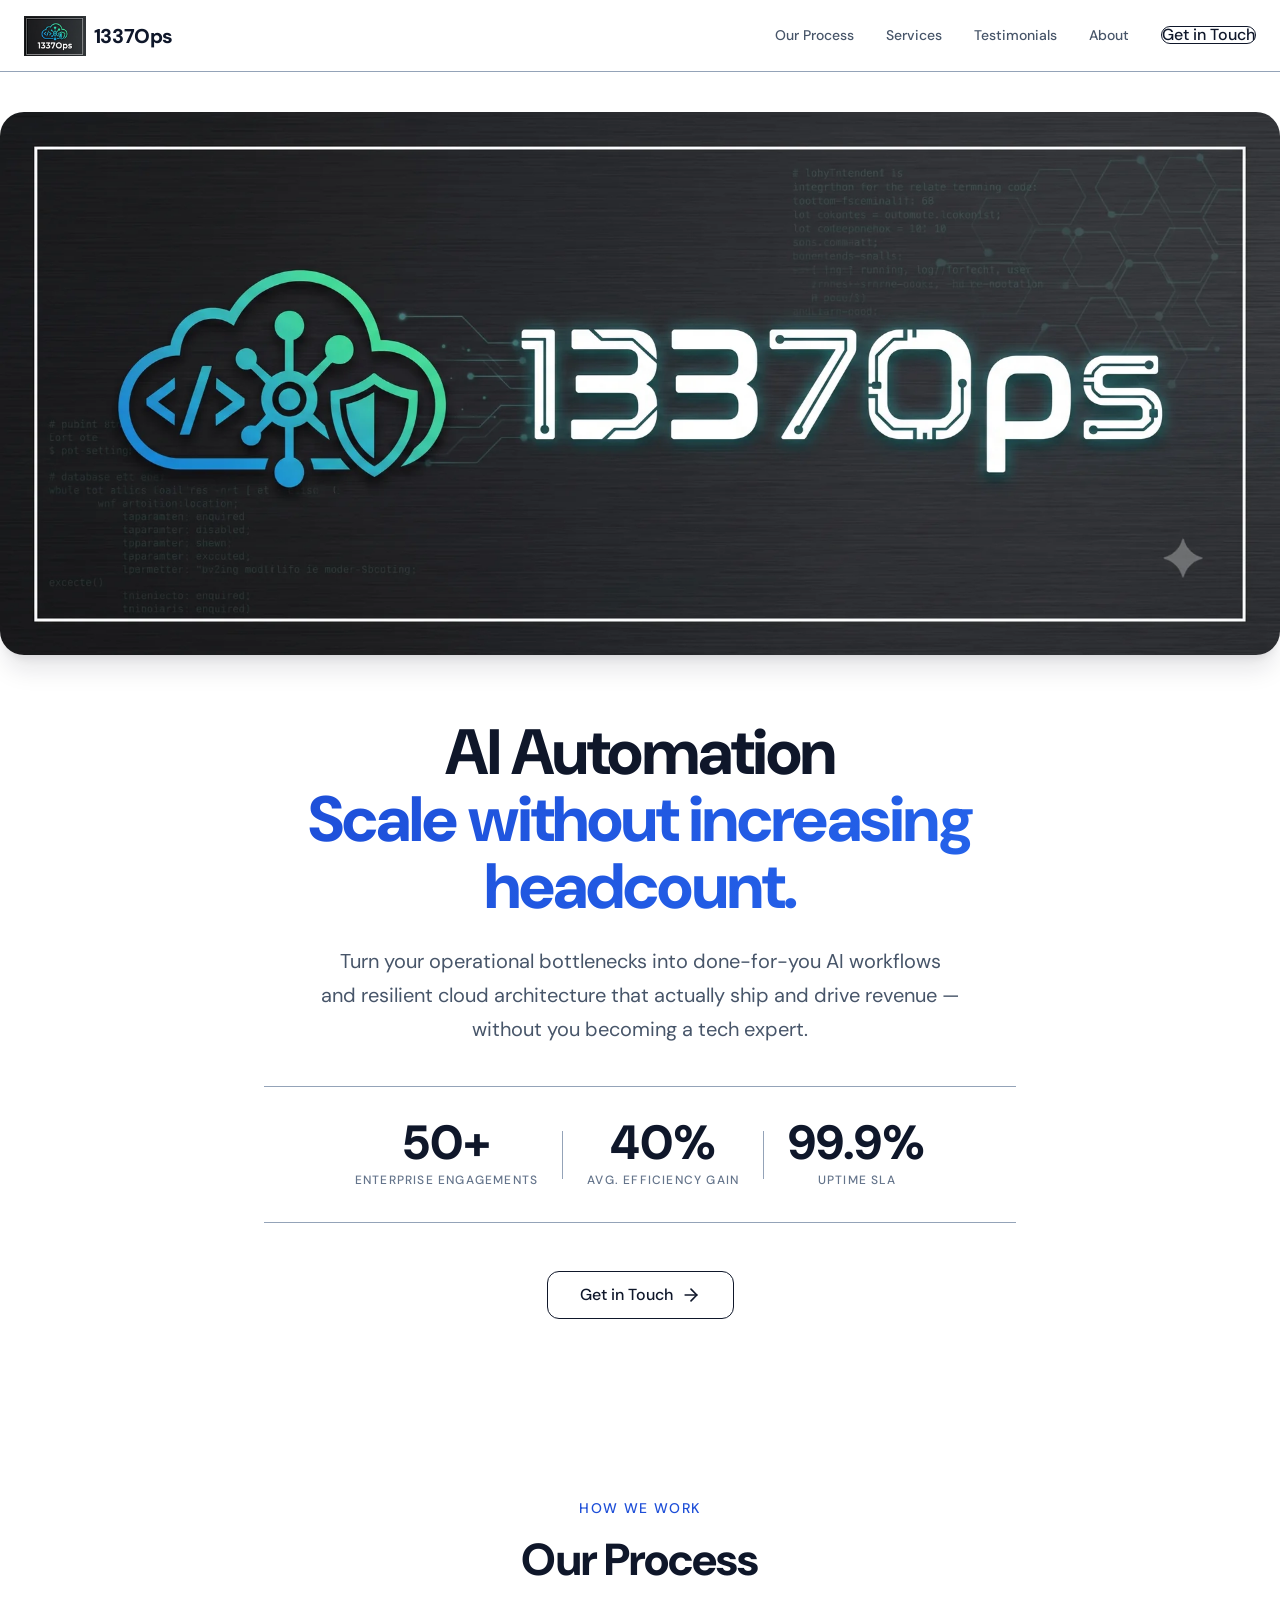
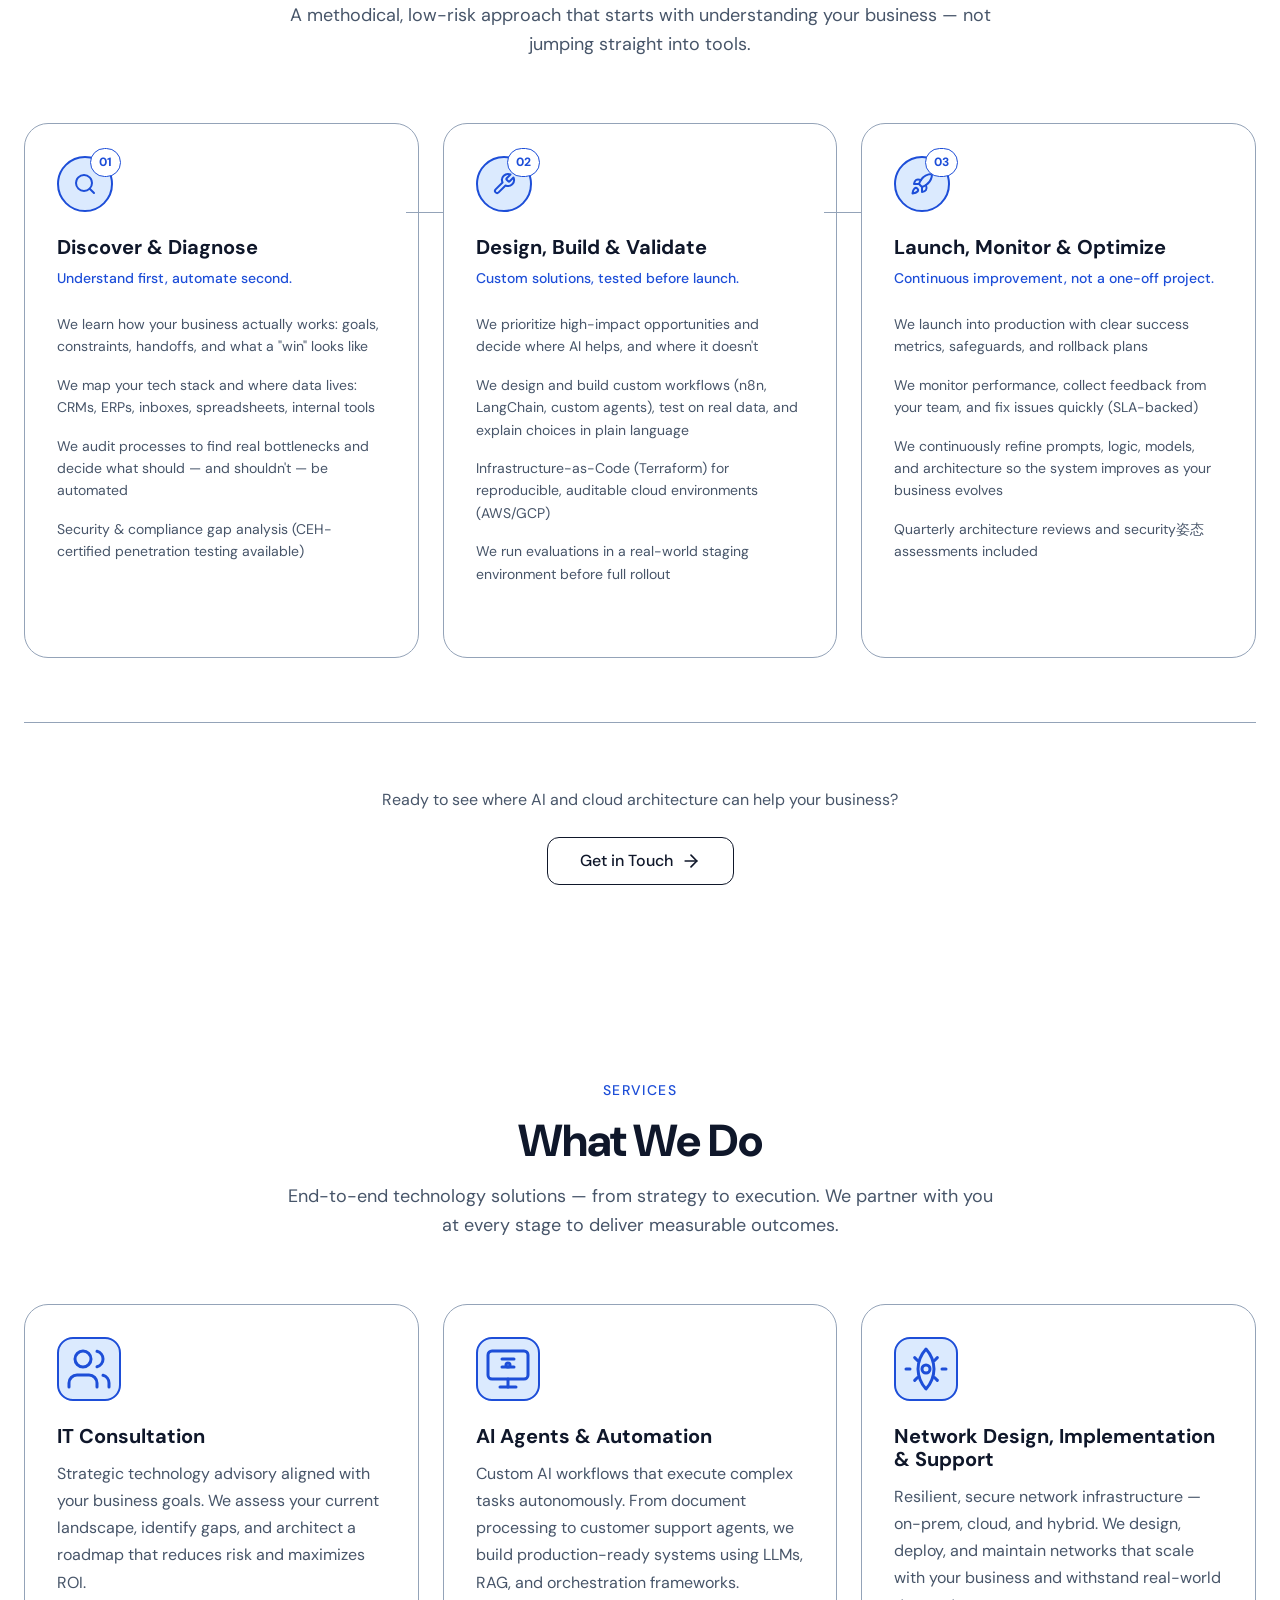
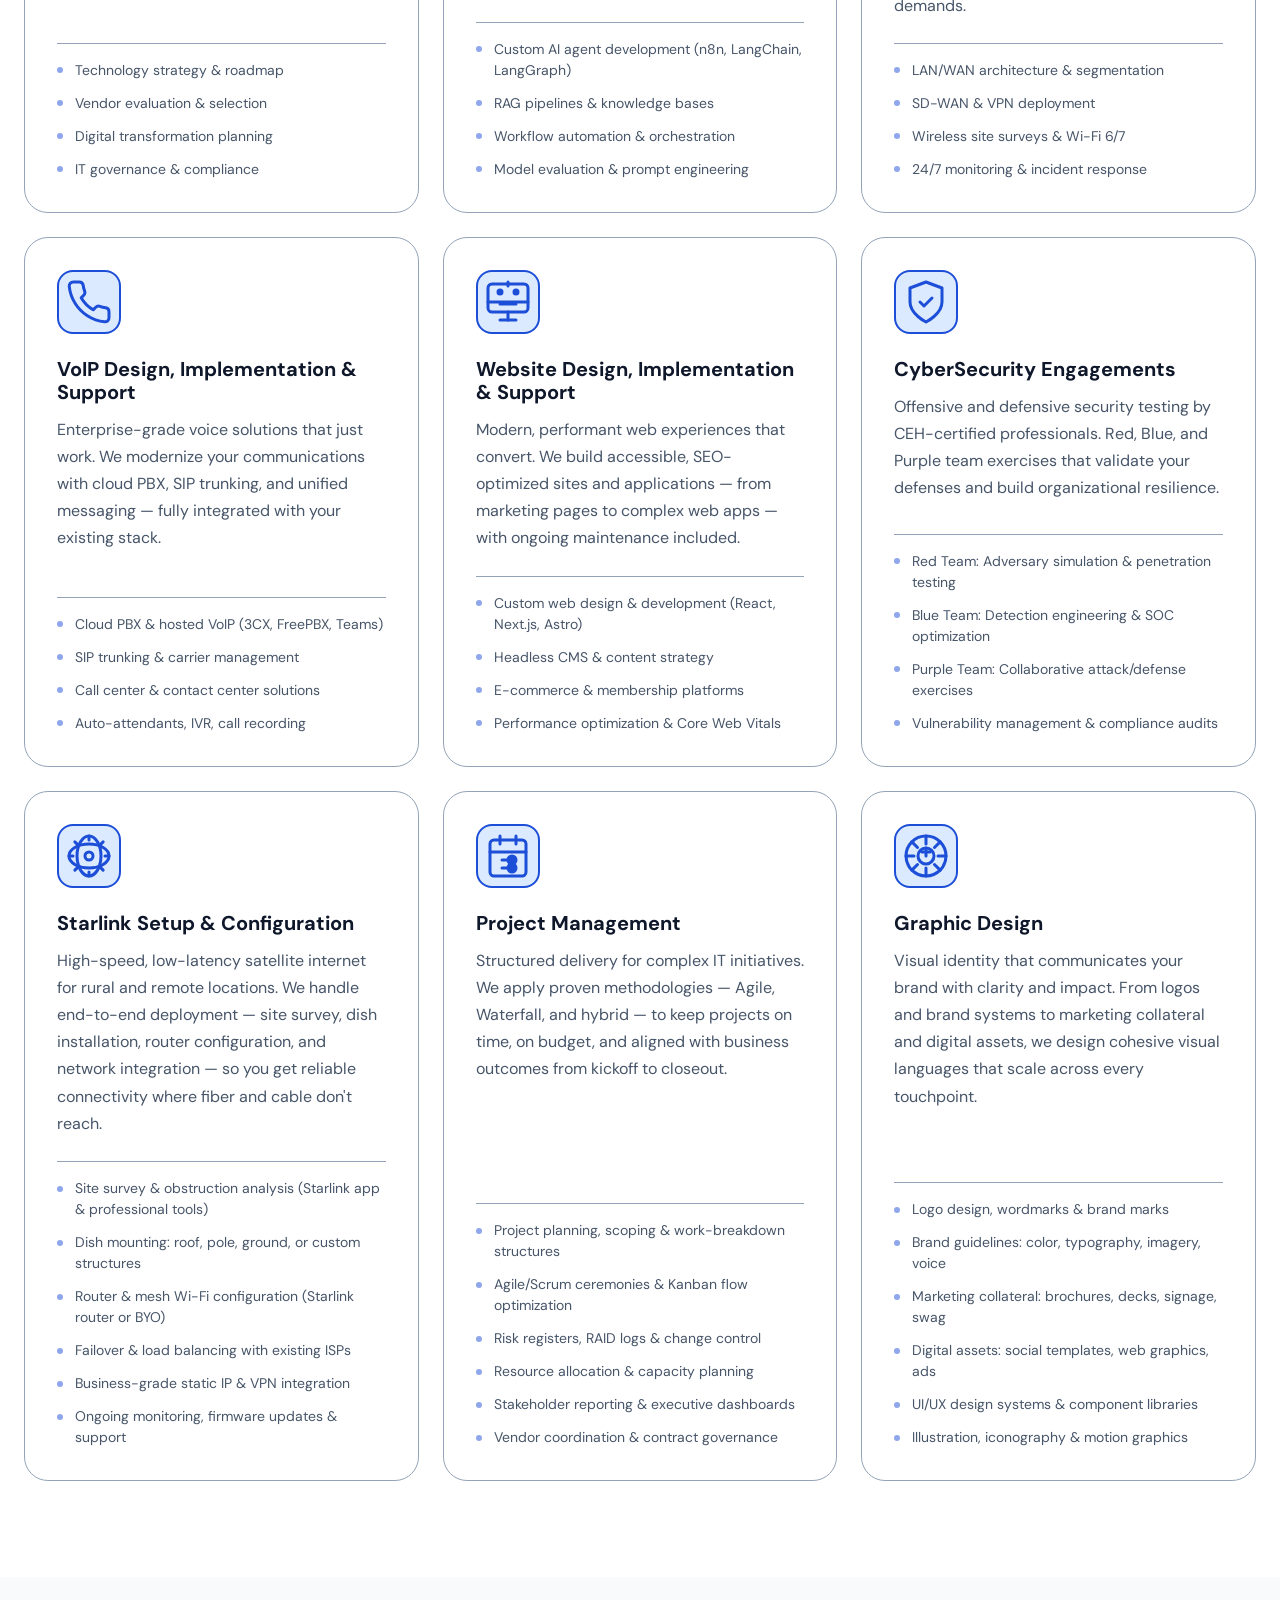
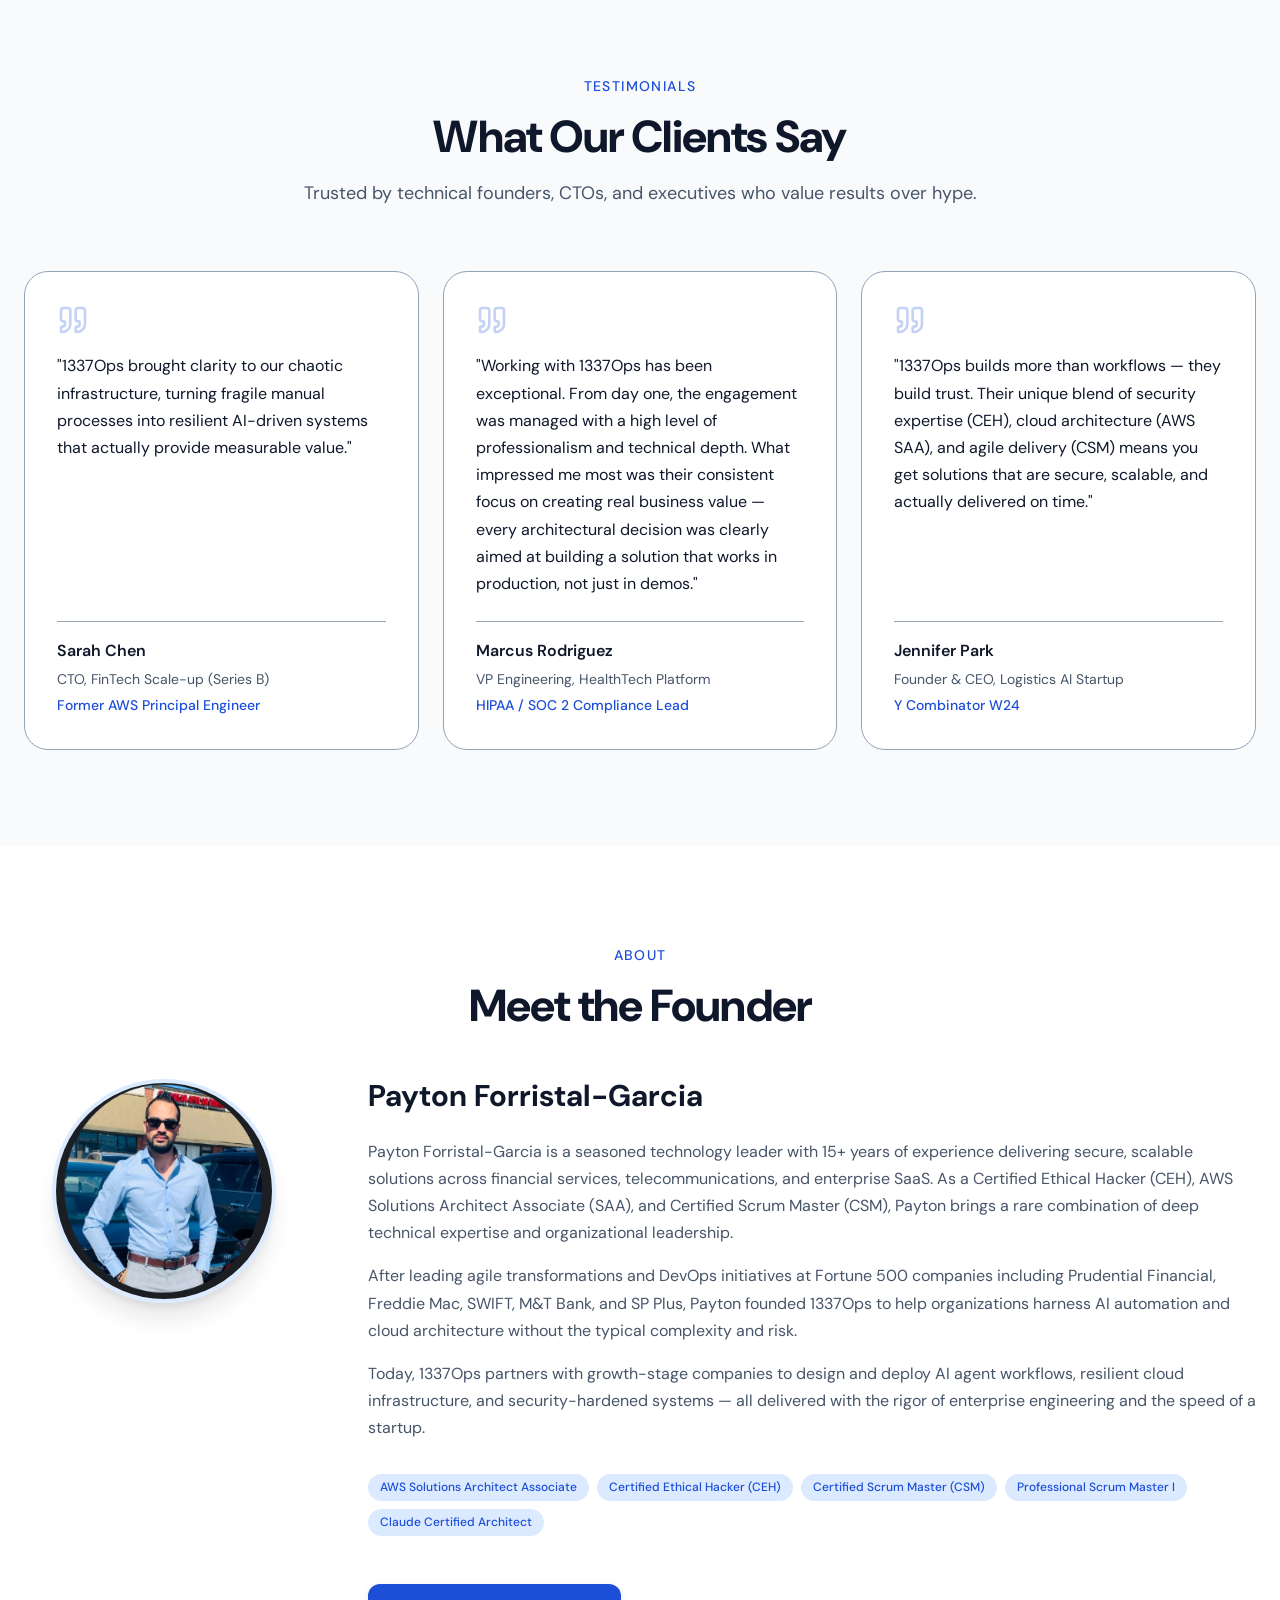
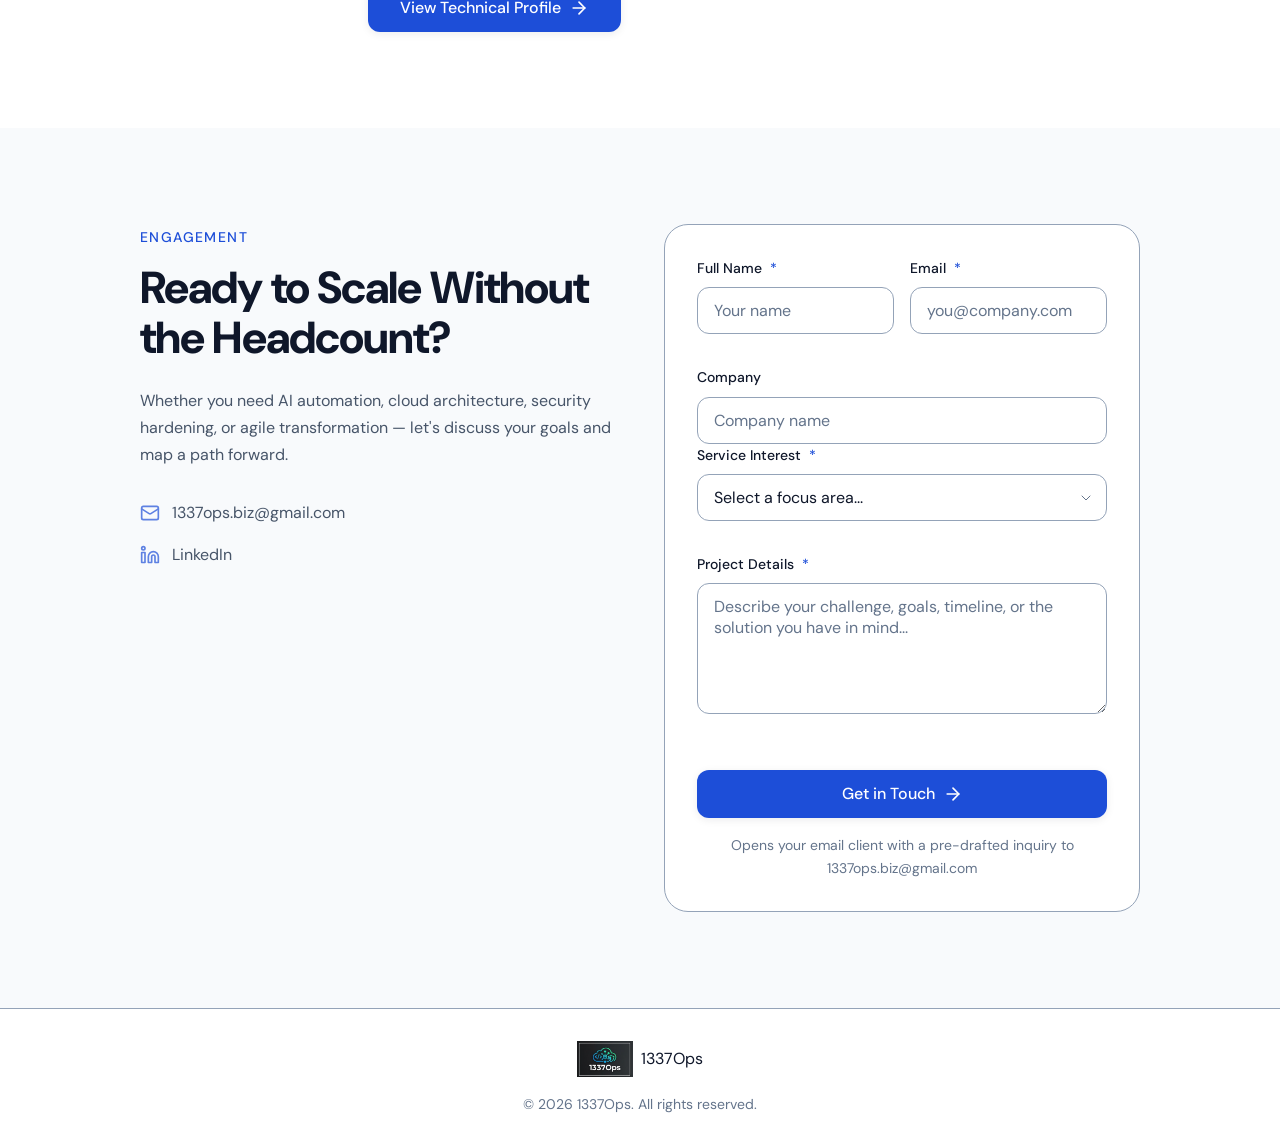
==== index.html @ c7c21d6b "Add files via upload" ====
<!DOCTYPE html>
<html lang="en">
<head>
    <meta charset="UTF-8">
    <meta name="viewport" content="width=device-width, initial-scale=1.0">
    <title>1337Ops - AI Automation & Cloud Architecture to Scale Without Limits</title>
    <meta name="description" content="1337Ops delivers enterprise-grade AI automation, cloud architecture, and security solutions. Scale your operations without increasing headcount. AWS SAA • CEH • CSM certified.">
    <meta name="robots" content="index, follow">
    <meta property="og:type" content="website">
    <meta property="og:title" content="1337Ops - AI Automation & Cloud Architecture to Scale Without Limits">
    <meta property="og:description" content="Enterprise AI automation, cloud architecture, and security solutions. Scale without increasing headcount.">
    <meta property="og:image" content="og-image.png">
    <meta name="twitter:card" content="summary_large_image">
    <meta name="twitter:title" content="1337Ops - AI Automation & Cloud Architecture to Scale Without Limits">
    <meta name="twitter:description" content="Enterprise AI automation, cloud architecture, and security solutions. Scale without increasing headcount.">
    <link rel="icon" type="image/svg+xml" href="favicon.svg">
    <link rel="icon" type="image/x-icon" href="favicon.ico">
    <link rel="apple-touch-icon" href="logo-medium.png">
    <link rel="preconnect" href="https://fonts.googleapis.com">
    <link rel="preconnect" href="https://fonts.gstatic.com" crossorigin>
    <link href="https://fonts.googleapis.com/css2?family=DM+Sans:wght@400;500;600;700;800&display=swap" rel="stylesheet">
    <link rel="stylesheet" href="style.css">
</head>
<body>
    <a href="#main-content" class="skip-link">Skip to main content</a>
    <div id="root">
        <header class="site-header" role="banner">
            <div class="container header-inner">
                <a href="#home" class="logo" aria-label="1337Ops - Home">
                    <img src="logo-header.png" alt="" class="logo-mark" aria-hidden="true">
                    <span class="logo-text">1337Ops</span>
                </a>
                <nav class="header-nav" aria-label="Main navigation">
                    <a href="#process" class="nav-link">Our Process</a>
                    <a href="#services" class="nav-link">Services</a>
                    <a href="#testimonials" class="nav-link">Testimonials</a>
                    <a href="#about" class="nav-link">About</a>
                    <a href="#contact" class="btn btn-outline header-cta">Get in Touch</a>
                </nav>
                <button class="mobile-menu-btn" aria-label="Open menu" aria-expanded="false" aria-controls="mobile-menu" data-menu-toggle>
                    <svg width="24" height="24" viewBox="0 0 24 24" fill="none" stroke="currentColor" stroke-width="2" stroke-linecap="round" stroke-linejoin="round">
                        <path d="M4 5h16"></path>
                        <path d="M4 12h16"></path>
                        <path d="M4 19h16"></path>
                    </svg>
                </button>
            </div>
        </header>

        <div class="mobile-menu" id="mobile-menu" role="dialog" aria-modal="true" aria-labelledby="mobile-menu-title" hidden>
            <div class="mobile-menu-header">
                <h2 id="mobile-menu-title" class="sr-only">Mobile menu</h2>
                <button class="mobile-menu-close" aria-label="Close menu" data-menu-close>
                    <svg width="24" height="24" viewBox="0 0 24 24" fill="none" stroke="currentColor" stroke-width="2" stroke-linecap="round" stroke-linejoin="round">
                        <path d="M18 6 6 18"></path>
                        <path d="m6 6 12 12"></path>
                    </svg>
                </button>
            </div>
            <nav>
                <a href="#home">Home</a>
                <a href="#process">Our Process</a>
                <a href="#services">Services</a>
                <a href="#testimonials">Testimonials</a>
                <a href="#about">About</a>
                <a href="#contact" class="btn btn-primary">Get in Touch</a>
            </nav>
        </div>

        <main id="main-content">
            <!-- HERO SECTION -->
            <section id="home" class="hero" aria-labelledby="hero-title">
                <div class="hero-visual" aria-hidden="true">
                    <picture>
                        <source srcset="1337Ops-banner.webp" type="image/webp">
                        <img src="1337Ops-banner-optimized.png" alt="1337Ops banner showing cloud computing, code brackets, network node, and security shield icons with 1337Ops branding in cyan-to-lime gradient on dark background" class="hero-banner">
                    </picture>
                </div>
                <div class="container hero-content">
                    <h1 id="hero-title" class="hero-title">
                        <span class="hero-title-line">AI Automation</span>
                        <span class="hero-title-line gradient-text">Scale without increasing headcount.</span>
                    </h1>
                    <p class="hero-subtitle">Turn your operational bottlenecks into done-for-you AI workflows and resilient cloud architecture that actually ship and drive revenue — without you becoming a tech expert.</p>
                    <div class="hero-stats">
                        <div class="stat">
                            <div class="stat-value">50+</div>
                            <div class="stat-label">Enterprise Engagements</div>
                        </div>
                        <div class="stat-divider" aria-hidden="true"></div>
                        <div class="stat">
                            <div class="stat-value">40%</div>
                            <div class="stat-label">Avg. Efficiency Gain</div>
                        </div>
                        <div class="stat-divider" aria-hidden="true"></div>
                        <div class="stat">
                            <div class="stat-value">99.9%</div>
                            <div class="stat-label">Uptime SLA</div>
                        </div>
                    </div>
                    <div class="hero-cta-group">
                        <a href="#contact" class="btn btn-outline btn-lg">
                            Get in Touch
                            <svg width="20" height="20" viewBox="0 0 24 24" fill="none" stroke="currentColor" stroke-width="2" stroke-linecap="round" stroke-linejoin="round" aria-hidden="true">
                                <path d="M5 12h14"></path>
                                <path d="m12 5 7 7-7 7"></path>
                            </svg>
                        </a>
                    </div>
                </div>
            </section>

            <!-- PROCESS SECTION -->
            <section id="process" class="process" aria-labelledby="process-title">
                <div class="container">
                    <div class="section-header">
                        <span class="section-badge">How We Work</span>
                        <h2 id="process-title" class="section-title">Our Process</h2>
                        <p class="section-subtitle">A methodical, low-risk approach that starts with understanding your business — not jumping straight into tools.</p>
                    </div>
                    <div class="process-grid">
                        <article class="process-card" data-step="1">
                            <div class="process-card-connector" aria-hidden="true"></div>
                            <div class="process-icon-wrapper">
                                <div class="process-icon">
                                    <svg width="24" height="24" viewBox="0 0 24 24" fill="none" stroke="currentColor" stroke-width="2" stroke-linecap="round" stroke-linejoin="round" aria-hidden="true">
                                        <circle cx="11" cy="11" r="8"></circle>
                                        <path d="m21 21-4.3-4.3"></path>
                                    </svg>
                                </div>
                                <span class="step-badge">01</span>
                            </div>
                            <h3 class="process-title">Discover & Diagnose</h3>
                            <p class="process-tagline">Understand first, automate second.</p>
                            <ul class="process-list">
                                <li>We learn how your business actually works: goals, constraints, handoffs, and what a "win" looks like</li>
                                <li>We map your tech stack and where data lives: CRMs, ERPs, inboxes, spreadsheets, internal tools</li>
                                <li>We audit processes to find real bottlenecks and decide what should — and shouldn't — be automated</li>
                                <li>Security & compliance gap analysis (CEH-certified penetration testing available)</li>
                            </ul>
                        </article>
                        <article class="process-card" data-step="2">
                            <div class="process-card-connector" aria-hidden="true"></div>
                            <div class="process-icon-wrapper">
                                <div class="process-icon">
                                    <svg width="24" height="24" viewBox="0 0 24 24" fill="none" stroke="currentColor" stroke-width="2" stroke-linecap="round" stroke-linejoin="round" aria-hidden="true">
                                        <path d="M14.7 6.3a1 1 0 0 0 0 1.4l1.6 1.6a1 1 0 0 0 1.4 0l3.77-3.77a6 6 0 0 1-7.94 7.94l-6.91 6.91a2.12 2.12 0 0 1-3-3l6.91-6.91a6 6 0 0 1 7.94-7.94l-3.76 3.76z"></path>
                                    </svg>
                                </div>
                                <span class="step-badge">02</span>
                            </div>
                            <h3 class="process-title">Design, Build & Validate</h3>
                            <p class="process-tagline">Custom solutions, tested before launch.</p>
                            <ul class="process-list">
                                <li>We prioritize high-impact opportunities and decide where AI helps, and where it doesn't</li>
                                <li>We design and build custom workflows (n8n, LangChain, custom agents), test on real data, and explain choices in plain language</li>
                                <li>Infrastructure-as-Code (Terraform) for reproducible, auditable cloud environments (AWS/GCP)</li>
                                <li>We run evaluations in a real-world staging environment before full rollout</li>
                            </ul>
                        </article>
                        <article class="process-card" data-step="3">
                            <div class="process-icon-wrapper">
                                <div class="process-icon">
                                    <svg width="24" height="24" viewBox="0 0 24 24" fill="none" stroke="currentColor" stroke-width="2" stroke-linecap="round" stroke-linejoin="round" aria-hidden="true">
                                        <path d="M4.5 16.5c-1.5 1.26-2 5-2 5s3.74-.5 5-2c.71-.84.7-2.13-.09-2.91a2.18 2.18 0 0 0-2.91-.09z"></path>
                                        <path d="m12 15-3-3a22 22 0 0 1 2-3.95A12.88 12.88 0 0 1 22 2c0 2.72-.78 7.5-6 11a22.35 22.35 0 0 1-4 2z"></path>
                                        <path d="M9 12H4s.55-3.03 2-4c1.62-1.08 5 0 5 0"></path>
                                        <path d="M12 15v5s3.03-.55 4-2c1.08-1.62 0-5 0-5"></path>
                                    </svg>
                                </div>
                                <span class="step-badge">03</span>
                            </div>
                            <h3 class="process-title">Launch, Monitor & Optimize</h3>
                            <p class="process-tagline">Continuous improvement, not a one-off project.</p>
                            <ul class="process-list">
                                <li>We launch into production with clear success metrics, safeguards, and rollback plans</li>
                                <li>We monitor performance, collect feedback from your team, and fix issues quickly (SLA-backed)</li>
                                <li>We continuously refine prompts, logic, models, and architecture so the system improves as your business evolves</li>
                                <li>Quarterly architecture reviews and security姿态 assessments included</li>
                            </ul>
                        </article>
                    </div>
                    <div class="process-cta">
                        <p class="process-cta-text">Ready to see where AI and cloud architecture can help your business?</p>
                        <a href="#contact" class="btn btn-outline btn-lg">Get in Touch
                            <svg width="20" height="20" viewBox="0 0 24 24" fill="none" stroke="currentColor" stroke-width="2" stroke-linecap="round" stroke-linejoin="round" aria-hidden="true">
                                <path d="M5 12h14"></path>
                                <path d="m12 5 7 7-7 7"></path>
                            </svg>
                        </a>
                    </div>
                </div>
            </section>

            <!-- SERVICES SECTION -->
            <section id="services" class="services" aria-labelledby="services-title">
                <div class="container">
                    <div class="section-header">
                        <span class="section-badge">Services</span>
                        <h2 id="services-title" class="section-title">What We Do</h2>
                        <p class="section-subtitle">End-to-end technology solutions — from strategy to execution. We partner with you at every stage to deliver measurable outcomes.</p>
                    </div>
                    <div class="services-grid">
                        <!-- Service 1: IT Consultation -->
                        <article class="service-card reveal">
                            <div class="service-icon-wrapper">
                                <svg class="service-icon" width="48" height="48" viewBox="0 0 24 24" fill="none" stroke="currentColor" stroke-width="1.5" stroke-linecap="round" stroke-linejoin="round" aria-hidden="true">
                                    <path d="M16 21v-2a4 4 0 0 0-4-4H6a4 4 0 0 0-4 4v2"></path>
                                    <circle cx="9" cy="7" r="4"></circle>
                                    <path d="M22 21v-2a4 4 0 0 0-3-3.87"></path>
                                    <path d="M16 3.13a4 4 0 0 1 0 7.75"></path>
                                </svg>
                            </div>
                            <h3 class="service-title">IT Consultation</h3>
                            <p class="service-description">Strategic technology advisory aligned with your business goals. We assess your current landscape, identify gaps, and architect a roadmap that reduces risk and maximizes ROI.</p>
                            <ul class="service-features">
                                <li>Technology strategy & roadmap</li>
                                <li>Vendor evaluation & selection</li>
                                <li>Digital transformation planning</li>
                                <li>IT governance & compliance</li>
                            </ul>
                        </article>

                        <!-- Service 2: AI Agents & Automation -->
                        <article class="service-card reveal">
                            <div class="service-icon-wrapper">
                                <svg class="service-icon" width="48" height="48" viewBox="0 0 24 24" fill="none" stroke="currentColor" stroke-width="1.5" stroke-linecap="round" stroke-linejoin="round" aria-hidden="true">
                                    <rect x="2" y="3" width="20" height="14" rx="2"></rect>
                                    <path d="M8 21h8"></path>
                                    <path d="M12 17v4"></path>
                                    <path d="M9 7h6"></path>
                                    <path d="M9 11h6"></path>
                                    <circle cx="12" cy="10" r="1"></circle>
                                </svg>
                            </div>
                            <h3 class="service-title">AI Agents &amp; Automation</h3>
                            <p class="service-description">Custom AI workflows that execute complex tasks autonomously. From document processing to customer support agents, we build production-ready systems using LLMs, RAG, and orchestration frameworks.</p>
                            <ul class="service-features">
                                <li>Custom AI agent development (n8n, LangChain, LangGraph)</li>
                                <li>RAG pipelines & knowledge bases</li>
                                <li>Workflow automation & orchestration</li>
                                <li>Model evaluation & prompt engineering</li>
                            </ul>
                        </article>

                        <!-- Service 3: Network Design, Implementation, Support -->
                        <article class="service-card reveal">
                            <div class="service-icon-wrapper">
                                <svg class="service-icon" width="48" height="48" viewBox="0 0 24 24" fill="none" stroke="currentColor" stroke-width="1.5" stroke-linecap="round" stroke-linejoin="round" aria-hidden="true">
                                    <circle cx="12" cy="12" r="2"></circle>
                                    <path d="M12 2a15.3 15.3 0 0 1 4 10 15.3 15.3 0 0 1-4 10 15.3 15.3 0 0 1-4-10 15.3 15.3 0 0 1 4-10z"></path>
                                    <path d="M2 12h2"></path>
                                    <path d="M20 12h2"></path>
                                    <path d="M6.34 6.34l1.41 1.41"></path>
                                    <path d="M16.26 16.26l1.41 1.41"></path>
                                    <path d="M6.34 17.66l1.41-1.41"></path>
                                    <path d="M16.26 7.74l1.41-1.41"></path>
                                </svg>
                            </div>
                            <h3 class="service-title">Network Design, Implementation &amp; Support</h3>
                            <p class="service-description">Resilient, secure network infrastructure — on-prem, cloud, and hybrid. We design, deploy, and maintain networks that scale with your business and withstand real-world demands.</p>
                            <ul class="service-features">
                                <li>LAN/WAN architecture & segmentation</li>
                                <li>SD-WAN & VPN deployment</li>
                                <li>Wireless site surveys & Wi-Fi 6/7</li>
                                <li>24/7 monitoring & incident response</li>
                            </ul>
                        </article>

                        <!-- Service 4: VoIP Design, Implementation, Support -->
                        <article class="service-card reveal">
                            <div class="service-icon-wrapper">
                                <svg class="service-icon" width="48" height="48" viewBox="0 0 24 24" fill="none" stroke="currentColor" stroke-width="1.5" stroke-linecap="round" stroke-linejoin="round" aria-hidden="true">
                                    <path d="M22 16.92v3a2 2 0 0 1-2.18 2 19.79 19.79 0 0 1-8.63-3.07 19.5 19.5 0 0 1-6-6 19.79 19.79 0 0 1-3.07-8.67A2 2 0 0 1 4.11 2h3a2 2 0 0 1 2 1.72 12.84 12.84 0 0 0 .7 2.81 2 2 0 0 1-.45 2.11L8.09 9.91a16 16 0 0 0 6 6l1.27-1.27a2 2 0 0 1 2.11-.45 12.84 12.84 0 0 0 2.81.7A2 2 0 0 1 22 16.92z"></path>
                                </svg>
                            </div>
                            <h3 class="service-title">VoIP Design, Implementation &amp; Support</h3>
                            <p class="service-description">Enterprise-grade voice solutions that just work. We modernize your communications with cloud PBX, SIP trunking, and unified messaging — fully integrated with your existing stack.</p>
                            <ul class="service-features">
                                <li>Cloud PBX & hosted VoIP (3CX, FreePBX, Teams)</li>
                                <li>SIP trunking & carrier management</li>
                                <li>Call center & contact center solutions</li>
                                <li>Auto-attendants, IVR, call recording</li>
                            </ul>
                        </article>

                        <!-- Service 5: Website Design, Implementation, Support -->
                        <article class="service-card reveal">
                            <div class="service-icon-wrapper">
                                <svg class="service-icon" width="48" height="48" viewBox="0 0 24 24" fill="none" stroke="currentColor" stroke-width="1.5" stroke-linecap="round" stroke-linejoin="round" aria-hidden="true">
                                    <rect x="2" y="3" width="20" height="14" rx="2"></rect>
                                    <path d="M8 21h8"></path>
                                    <path d="M12 17v4"></path>
                                    <path d="M2 12h20"></path>
                                    <path d="M12 2v2"></path>
                                    <circle cx="8" cy="7" r="1" fill="currentColor"></circle>
                                    <circle cx="16" cy="7" r="1" fill="currentColor"></circle>
                                    <path d="M8 13h8" stroke-linecap="round"></path>
                                </svg>
                            </div>
                            <h3 class="service-title">Website Design, Implementation &amp; Support</h3>
                            <p class="service-description">Modern, performant web experiences that convert. We build accessible, SEO-optimized sites and applications — from marketing pages to complex web apps — with ongoing maintenance included.</p>
                            <ul class="service-features">
                                <li>Custom web design & development (React, Next.js, Astro)</li>
                                <li>Headless CMS & content strategy</li>
                                <li>E-commerce & membership platforms</li>
                                <li>Performance optimization & Core Web Vitals</li>
                            </ul>
                        </article>

                        <!-- Service 6: CyberSecurity Engagements -->
                        <article class="service-card reveal">
                            <div class="service-icon-wrapper">
                                <svg class="service-icon" width="48" height="48" viewBox="0 0 24 24" fill="none" stroke="currentColor" stroke-width="1.5" stroke-linecap="round" stroke-linejoin="round" aria-hidden="true">
                                    <path d="M12 22s8-4 8-10V5l-8-3-8 3v7c0 6 8 10 8 10z"></path>
                                    <path d="M9 12l2 2 4-4"></path>
                                </svg>
                            </div>
                            <h3 class="service-title">CyberSecurity Engagements</h3>
                            <p class="service-description">Offensive and defensive security testing by CEH-certified professionals. Red, Blue, and Purple team exercises that validate your defenses and build organizational resilience.</p>
                            <ul class="service-features">
                                <li>Red Team: Adversary simulation &amp; penetration testing</li>
                                <li>Blue Team: Detection engineering &amp; SOC optimization</li>
                                <li>Purple Team: Collaborative attack/defense exercises</li>
                                <li>Vulnerability management &amp; compliance audits</li>
                            </ul>
                        </article>

                        <!-- Service 7: Starlink Setup & Configuration -->
                        <article class="service-card reveal">
                            <div class="service-icon-wrapper">
                                <svg class="service-icon" width="48" height="48" viewBox="0 0 24 24" fill="none" stroke="currentColor" stroke-width="1.5" stroke-linecap="round" stroke-linejoin="round" aria-hidden="true">
                                    <circle cx="12" cy="12" r="2"></circle>
                                    <path d="M12 2v2"></path>
                                    <path d="M12 20v2"></path>
                                    <path d="m4.93 4.93 1.41 1.41"></path>
                                    <path d="m17.66 17.66 1.41 1.41"></path>
                                    <path d="M2 12h2"></path>
                                    <path d="M20 12h2"></path>
                                    <path d="m4.93 19.07 1.41-1.41"></path>
                                    <path d="m17.66 6.34 1.41-1.41"></path>
                                    <ellipse cx="12" cy="12" rx="10" ry="6"></ellipse>
                                    <ellipse cx="12" cy="12" rx="6" ry="10"></ellipse>
                                </svg>
                            </div>
                            <h3 class="service-title">Starlink Setup &amp; Configuration</h3>
                            <p class="service-description">High-speed, low-latency satellite internet for rural and remote locations. We handle end-to-end deployment — site survey, dish installation, router configuration, and network integration — so you get reliable connectivity where fiber and cable don't reach.</p>
                            <ul class="service-features">
                                <li>Site survey &amp; obstruction analysis (Starlink app &amp; professional tools)</li>
                                <li>Dish mounting: roof, pole, ground, or custom structures</li>
                                <li>Router &amp; mesh Wi-Fi configuration (Starlink router or BYO)</li>
                                <li>Failover &amp; load balancing with existing ISPs</li>
                                <li>Business-grade static IP &amp; VPN integration</li>
                                <li>Ongoing monitoring, firmware updates &amp; support</li>
                            </ul>
                        </article>

                        <!-- Service 8: Project Management -->
                        <article class="service-card reveal">
                            <div class="service-icon-wrapper">
                                <svg class="service-icon" width="48" height="48" viewBox="0 0 24 24" fill="none" stroke="currentColor" stroke-width="1.5" stroke-linecap="round" stroke-linejoin="round" aria-hidden="true">
                                    <rect x="3" y="4" width="18" height="18" rx="2" ry="2"></rect>
                                    <line x1="16" y1="2" x2="16" y2="6"></line>
                                    <line x1="8" y1="2" x2="8" y2="6"></line>
                                    <line x1="3" y1="10" x2="21" y2="10"></line>
                                    <path d="M9 14h6"></path>
                                    <path d="M9 18h4"></path>
                                    <circle cx="14" cy="14" r="2" fill="currentColor"></circle>
                                    <circle cx="14" cy="18" r="2" fill="currentColor"></circle>
                                </svg>
                            </div>
                            <h3 class="service-title">Project Management</h3>
                            <p class="service-description">Structured delivery for complex IT initiatives. We apply proven methodologies — Agile, Waterfall, and hybrid — to keep projects on time, on budget, and aligned with business outcomes from kickoff to closeout.</p>
                            <ul class="service-features">
                                <li>Project planning, scoping &amp; work-breakdown structures</li>
                                <li>Agile/Scrum ceremonies &amp; Kanban flow optimization</li>
                                <li>Risk registers, RAID logs &amp; change control</li>
                                <li>Resource allocation &amp; capacity planning</li>
                                <li>Stakeholder reporting &amp; executive dashboards</li>
                                <li>Vendor coordination &amp; contract governance</li>
                            </ul>
                        </article>

                        <!-- Service 9: Graphic Design -->
                        <article class="service-card reveal">
                            <div class="service-icon-wrapper">
                                <svg class="service-icon" width="48" height="48" viewBox="0 0 24 24" fill="none" stroke="currentColor" stroke-width="1.5" stroke-linecap="round" stroke-linejoin="round" aria-hidden="true">
                                    <circle cx="12" cy="12" r="10"></circle>
                                    <path d="M12 2v4"></path>
                                    <path d="M12 18v4"></path>
                                    <path d="M4.93 4.93l2.83 2.83"></path>
                                    <path d="M16.24 16.24l2.83 2.83"></path>
                                    <path d="M2 12h4"></path>
                                    <path d="M18 12h4"></path>
                                    <path d="M4.93 19.07l2.83-2.83"></path>
                                    <path d="M16.24 7.76l2.83-2.83"></path>
                                    <circle cx="12" cy="12" r="4"></circle>
                                    <path d="M12 8v4"></path>
                                    <path d="M10 10h4"></path>
                                </svg>
                            </div>
                            <h3 class="service-title">Graphic Design</h3>
                            <p class="service-description">Visual identity that communicates your brand with clarity and impact. From logos and brand systems to marketing collateral and digital assets, we design cohesive visual languages that scale across every touchpoint.</p>
                            <ul class="service-features">
                                <li>Logo design, wordmarks &amp; brand marks</li>
                                <li>Brand guidelines: color, typography, imagery, voice</li>
                                <li>Marketing collateral: brochures, decks, signage, swag</li>
                                <li>Digital assets: social templates, web graphics, ads</li>
                                <li>UI/UX design systems &amp; component libraries</li>
                                <li>Illustration, iconography &amp; motion graphics</li>
                            </ul>
                        </article>
                    </div>
                </div>
            </section>
            <section id="testimonials" class="testimonials" aria-labelledby="testimonials-title">
                <div class="container">
                    <div class="section-header">
                        <span class="section-badge">Testimonials</span>
                        <h2 id="testimonials-title" class="section-title">What Our Clients Say</h2>
                        <p class="section-subtitle">Trusted by technical founders, CTOs, and executives who value results over hype.</p>
                    </div>
                    <div class="testimonials-grid">
                        <article class="testimonial-card">
                            <svg class="quote-icon" width="32" height="32" viewBox="0 0 24 24" fill="none" stroke="currentColor" stroke-width="2" stroke-linecap="round" stroke-linejoin="round" aria-hidden="true">
                                <path d="M16 3a2 2 0 0 0-2 2v6a2 2 0 0 0 2 2 1 1 0 0 1 1 1v1a2 2 0 0 1-2 2 1 1 0 0 0-1 1v2a1 1 0 0 0 1 1 6 6 0 0 0 6-6V5a2 2 0 0 0-2-2z"></path>
                                <path d="M5 3a2 2 0 0 0-2 2v6a2 2 0 0 0 2 2 1 1 0 0 1 1 1v1a2 2 0 0 1-2 2 1 1 0 0 0-1 1v2a1 1 0 0 0 1 1 6 6 0 0 0 6-6V5a2 2 0 0 0-2-2z"></path>
                            </svg>
                            <blockquote class="testimonial-quote">"1337Ops brought clarity to our chaotic infrastructure, turning fragile manual processes into resilient AI-driven systems that actually provide measurable value."</blockquote>
                            <div class="testimonial-author">
                                <p class="author-name">Sarah Chen</p>
                                <p class="author-title">CTO, FinTech Scale-up (Series B)</p>
                                <p class="author-credential">Former AWS Principal Engineer</p>
                            </div>
                        </article>
                        <article class="testimonial-card">
                            <svg class="quote-icon" width="32" height="32" viewBox="0 0 24 24" fill="none" stroke="currentColor" stroke-width="2" stroke-linecap="round" stroke-linejoin="round" aria-hidden="true">
                                <path d="M16 3a2 2 0 0 0-2 2v6a2 2 0 0 0 2 2 1 1 0 0 1 1 1v1a2 2 0 0 1-2 2 1 1 0 0 0-1 1v2a1 1 0 0 0 1 1 6 6 0 0 0 6-6V5a2 2 0 0 0-2-2z"></path>
                                <path d="M5 3a2 2 0 0 0-2 2v6a2 2 0 0 0 2 2 1 1 0 0 1 1 1v1a2 2 0 0 1-2 2 1 1 0 0 0-1 1v2a1 1 0 0 0 1 1 6 6 0 0 0 6-6V5a2 2 0 0 0-2-2z"></path>
                            </svg>
                            <blockquote class="testimonial-quote">"Working with 1337Ops has been exceptional. From day one, the engagement was managed with a high level of professionalism and technical depth. What impressed me most was their consistent focus on creating real business value — every architectural decision was clearly aimed at building a solution that works in production, not just in demos."</blockquote>
                            <div class="testimonial-author">
                                <p class="author-name">Marcus Rodriguez</p>
                                <p class="author-title">VP Engineering, HealthTech Platform</p>
                                <p class="author-credential">HIPAA / SOC 2 Compliance Lead</p>
                            </div>
                        </article>
                        <article class="testimonial-card">
                            <svg class="quote-icon" width="32" height="32" viewBox="0 0 24 24" fill="none" stroke="currentColor" stroke-width="2" stroke-linecap="round" stroke-linejoin="round" aria-hidden="true">
                                <path d="M16 3a2 2 0 0 0-2 2v6a2 2 0 0 0 2 2 1 1 0 0 1 1 1v1a2 2 0 0 1-2 2 1 1 0 0 0-1 1v2a1 1 0 0 0 1 1 6 6 0 0 0 6-6V5a2 2 0 0 0-2-2z"></path>
                                <path d="M5 3a2 2 0 0 0-2 2v6a2 2 0 0 0 2 2 1 1 0 0 1 1 1v1a2 2 0 0 1-2 2 1 1 0 0 0-1 1v2a1 1 0 0 0 1 1 6 6 0 0 0 6-6V5a2 2 0 0 0-2-2z"></path>
                            </svg>
                            <blockquote class="testimonial-quote">"1337Ops builds more than workflows — they build trust. Their unique blend of security expertise (CEH), cloud architecture (AWS SAA), and agile delivery (CSM) means you get solutions that are secure, scalable, and actually delivered on time."</blockquote>
                            <div class="testimonial-author">
                                <p class="author-name">Jennifer Park</p>
                                <p class="author-title">Founder & CEO, Logistics AI Startup</p>
                                <p class="author-credential">Y Combinator W24</p>
                            </div>
                        </article>
                    </div>
                </div>
            </section>

            <!-- ABOUT / FOUNDER SECTION -->
            <section id="about" class="about" aria-labelledby="about-title">
                <div class="container">
                    <div class="section-header">
                        <span class="section-badge">About</span>
                        <h2 id="about-title" class="section-title">Meet the Founder</h2>
                    </div>
                    <div class="about-grid">
                        <div class="about-image-wrapper">
                            <img src="pay.png" alt="Payton Forristal-Garcia, Founder of 1337Ops" class="about-image">
                        </div>
                        <div class="about-content">
                            <h3 class="about-name">Payton Forristal-Garcia</h3>
                            <div class="about-bio">
                                <p>Payton Forristal-Garcia is a seasoned technology leader with 15+ years of experience delivering secure, scalable solutions across financial services, telecommunications, and enterprise SaaS. As a Certified Ethical Hacker (CEH), AWS Solutions Architect Associate (SAA), and Certified Scrum Master (CSM), Payton brings a rare combination of deep technical expertise and organizational leadership.</p>
                                <p>After leading agile transformations and DevOps initiatives at Fortune 500 companies including Prudential Financial, Freddie Mac, SWIFT, M&T Bank, and SP Plus, Payton founded 1337Ops to help organizations harness AI automation and cloud architecture without the typical complexity and risk.</p>
                                <p>Today, 1337Ops partners with growth-stage companies to design and deploy AI agent workflows, resilient cloud infrastructure, and security-hardened systems — all delivered with the rigor of enterprise engineering and the speed of a startup.</p>
                            </div>
                            <div class="about-credentials">
                                <span class="cred-badge">AWS Solutions Architect Associate</span>
                                <span class="cred-badge">Certified Ethical Hacker (CEH)</span>
                                <span class="cred-badge">Certified Scrum Master (CSM)</span>
                                <span class="cred-badge">Professional Scrum Master I</span>
                                <span class="cred-badge">Claude Certified Architect</span>
                            </div>
                            <a href="https://github.com/1337ops" target="_blank" rel="noopener noreferrer" class="btn btn-primary btn-lg">
                                View Technical Profile
                                <svg width="20" height="20" viewBox="0 0 24 24" fill="none" stroke="currentColor" stroke-width="2" stroke-linecap="round" stroke-linejoin="round" aria-hidden="true">
                                    <path d="M5 12h14"></path>
                                    <path d="m12 5 7 7-7 7"></path>
                                </svg>
                            </a>
                        </div>
                    </div>
                </div>
            </section>

            <!-- CONTACT / FINAL CTA SECTION -->
            <section id="contact" class="contact" aria-labelledby="contact-title">
                <div class="container">
                    <div class="contact-content">
                        <div class="contact-info">
                            <span class="section-badge">Engagement</span>
                            <h2 id="contact-title" class="section-title">Ready to Scale Without the Headcount?</h2>
                            <p class="contact-text">Whether you need AI automation, cloud architecture, security hardening, or agile transformation — let's discuss your goals and map a path forward.</p>
                            <div class="contact-details">
                                <a href="mailto:1337ops.biz@gmail.com" class="contact-item">
                                    <svg width="20" height="20" viewBox="0 0 24 24" fill="none" stroke="currentColor" stroke-width="2" stroke-linecap="round" stroke-linejoin="round" aria-hidden="true">
                                        <rect x="2" y="4" width="20" height="16" rx="2"></rect>
                                        <path d="m22 7-8.97 5.7a1.94 1.94 0 0 1-2.06 0L2 7"></path>
                                    </svg>
                                    <span>1337ops.biz@gmail.com</span>
                                </a>
                                <a href="https://linkedin.com/in/paytonforristalgarcia" target="_blank" rel="noopener noreferrer" class="contact-item">
                                    <svg width="20" height="20" viewBox="0 0 24 24" fill="none" stroke="currentColor" stroke-width="2" stroke-linecap="round" stroke-linejoin="round" aria-hidden="true">
                                        <path d="M16 8a6 6 0 0 1 6 6v7h-4v-7a2 2 0 0 0-2-2 2 2 0 0 0-2 2v7h-4v-7a6 6 0 0 1 6-6z"></path>
                                        <rect width="4" height="12" x="2" y="9"></rect>
                                        <circle cx="4" cy="4" r="2"></circle>
                                    </svg>
                                    <span>LinkedIn</span>
                                </a>
                            </div>
                        </div>
                        <form id="contact-form" class="contact-form" novalidate>
                            <div class="form-row">
                                <div class="form-group">
                                    <label for="name" class="form-label">Full Name <span class="required-indicator" aria-hidden="true">*</span></label>
                                    <input type="text" id="name" name="name" class="form-input" placeholder="Your name" required autocomplete="name" aria-required="true" aria-describedby="name-error">
                                    <div id="name-error" class="form-error" role="alert" aria-live="polite"></div>
                                </div>
                                <div class="form-group">
                                    <label for="email" class="form-label">Email <span class="required-indicator" aria-hidden="true">*</span></label>
                                    <input type="email" id="email" name="email" class="form-input" placeholder="you@company.com" required autocomplete="email" aria-required="true" aria-describedby="email-error">
                                    <div id="email-error" class="form-error" role="alert" aria-live="polite"></div>
                                </div>
                            </div>
                            <div class="form-group">
                                <label for="company" class="form-label">Company</label>
                                <input type="text" id="company" name="company" class="form-input" placeholder="Company name" autocomplete="organization">
                            </div>
                            <div class="form-group">
                                <label for="service" class="form-label">Service Interest <span class="required-indicator" aria-hidden="true">*</span></label>
                                <select id="service" name="service" class="form-input" required aria-required="true" aria-describedby="service-error">
                                    <option value="">Select a focus area...</option>
                                    <option value="ai-automation">AI Automation & Agent Development</option>
                                    <option value="cloud-architecture">Cloud Architecture (AWS/GCP)</option>
                                    <option value="security">Security Assessment / Penetration Testing</option>
                                    <option value="devops">DevOps & Platform Engineering</option>
                                    <option value="agile">Agile Transformation & Coaching</option>
                                    <option value="consulting">Strategic Technology Consulting</option>
                                </select>
                                <div id="service-error" class="form-error" role="alert" aria-live="polite"></div>
                            </div>
                            <div class="form-group">
                                <label for="message" class="form-label">Project Details <span class="required-indicator" aria-hidden="true">*</span></label>
                                <textarea id="message" name="message" class="form-input form-textarea" rows="5" placeholder="Describe your challenge, goals, timeline, or the solution you have in mind..." required aria-required="true" aria-describedby="message-error"></textarea>
                                <div id="message-error" class="form-error" role="alert" aria-live="polite"></div>
                            </div>
                            <div class="form-group" aria-live="polite" id="form-status"></div>
                            <button type="submit" class="btn btn-primary btn-lg btn-full">
                                <span class="btn-text">Get in Touch</span>
                                <svg width="20" height="20" viewBox="0 0 24 24" fill="none" stroke="currentColor" stroke-width="2" stroke-linecap="round" stroke-linejoin="round" aria-hidden="true">
                                    <path d="M5 12h14"></path>
                                    <path d="m12 5 7 7-7 7"></path>
                                </svg>
                            </button>
                            <p class="form-note">Opens your email client with a pre-drafted inquiry to 1337ops.biz@gmail.com</p>
                        </form>
                    </div>
                </div>
            </section>
        </main>

        <footer class="site-footer" role="contentinfo">
            <div class="container footer-inner">
                <div class="footer-brand">
                    <img src="logo-medium.png" alt="" class="footer-logo" aria-hidden="true">
                    <span>1337Ops</span>
                </div>
                <p class="copyright">© 2026 1337Ops. All rights reserved.</p>
            </div>
        </footer>
    </div>

    <script src="script.js"></script>
</body>
</html>
---- style.css ----
/* ========================================================= */
/*  1337Ops - Business Website                               */
/*  Design System inspired by Uppit AI                       */
/* ========================================================= */

/* --- CSS Custom Properties (Design Tokens) --- */
:root {
    /* Color Palette - Light mode primary (Uppit AI style) */
    --color-primary: #1D4ED8;        /* Primary blue - strengthened for 4.5:1 on white */
    --color-primary-hover: #1E40AF;  /* Primary hover */
    --color-primary-light: #DBEAFE;  /* Primary 10% */
    --color-primary-glow: rgba(29, 78, 216, 0.15);

    /* Semantic Colors - Enhanced for WCAG 2.1 AA contrast */
    --background: #FFFFFF;
    --background-alt: #F8FAFC;
    --background-muted: #F1F5F9;
    --foreground: #0F172A;
    --foreground-muted: #475569;      /* Strengthened from #64748B for 4.5:1 */
    --foreground-subtle: #64748B;     /* Strengthened from #94A3B8 for 4.5:1 on white */
    --border: #94A3B8;                /* Strengthened for 3:1 non-text contrast on white */
    --border-strong: #64748B;         /* Strengthened for hover states */
    --card-bg: #FFFFFF;
    --card-border: #94A3B8;           /* Strengthened for 3:1 non-text contrast on white */
    --card-hover-border: rgba(29, 78, 216, 0.4);

    /* Gradient Text */
    --gradient-primary: linear-gradient(135deg, #1D4ED8 0%, #2563EB 50%, #3B82F6 100%);

    /* Focus Ring - Enhanced visibility */
    --focus-ring: 0 0 0 3px rgba(29, 78, 216, 0.4);
    --focus-ring-error: 0 0 0 3px rgba(220, 38, 38, 0.4);

    /* Typography */
    --font-sans: 'DM Sans', -apple-system, BlinkMacSystemFont, 'Segoe UI', Roboto, sans-serif;
    --font-mono: ui-monospace, SFMono-Regular, 'SF Mono', Menlo, monospace;

    /* Type Scale */
    --text-xs: 0.75rem;      /* 12px */
    --text-sm: 0.875rem;     /* 14px */
    --text-base: 1rem;       /* 16px */
    --text-lg: 1.125rem;     /* 18px */
    --text-xl: 1.25rem;      /* 20px */
    --text-2xl: 1.5rem;      /* 24px */
    --text-3xl: 1.875rem;    /* 30px */
    --text-4xl: 2.25rem;     /* 36px */
    --text-5xl: 3rem;        /* 48px */
    --text-6xl: 3.75rem;     /* 60px */
    --text-7xl: 4.5rem;      /* 72px */

    /* Spacing */
    --space-1: 0.25rem;
    --space-2: 0.5rem;
    --space-3: 0.75rem;
    --space-4: 1rem;
    --space-5: 1.25rem;
    --space-6: 1.5rem;
    --space-8: 2rem;
    --space-10: 2.5rem;
    --space-12: 3rem;
    --space-16: 4rem;
    --space-20: 5rem;
    --space-24: 6rem;

    /* Border Radius */
    --radius-sm: 0.375rem;
    --radius-md: 0.5rem;
    --radius-lg: 0.75rem;
    --radius-xl: 1rem;
    --radius-2xl: 1.5rem;
    --radius-full: 9999px;

    /* Shadows */
    --shadow-sm: 0 1px 2px rgba(15, 23, 42, 0.05);
    --shadow-md: 0 4px 6px -1px rgba(15, 23, 42, 0.1), 0 2px 4px -2px rgba(15, 23, 42, 0.1);
    --shadow-lg: 0 10px 15px -3px rgba(15, 23, 42, 0.1), 0 4px 6px -4px rgba(15, 23, 42, 0.1);
    --shadow-xl: 0 20px 25px -5px rgba(15, 23, 42, 0.1), 0 8px 10px -6px rgba(15, 23, 42, 0.1);
    --shadow-soft: 0 2px 8px rgba(15, 23, 42, 0.08);
    --shadow-hover: 0 8px 24px rgba(15, 23, 42, 0.12);

    /* Transitions */
    --transition-fast: 150ms ease;
    --transition-base: 250ms ease;
    --transition-slow: 350ms ease;

    /* Container */
    --container-max: 1280px;
    --container-padding: 1.5rem;

    /* Z-index */
    --z-header: 50;
    --z-modal: 100;
    --z-toast: 200;
}

/* Dark mode support (optional - keeping light as primary like Uppit) */
@media (prefers-color-scheme: dark) {
    :root {
        --background: #0F172A;
        --background-alt: #1E293B;
        --background-muted: #1E293B;
        --foreground: #F8FAFC;
        --foreground-muted: #94A3B8;      /* Strengthened for 4.5:1 on dark */
        --foreground-subtle: #94A3B8;   /* Kept for large text 3:1 */
        --border: #475569;              /* Strengthened for 3:1 non-text on dark */
        --border-strong: #64748B;
        --card-bg: #1E293B;
        --card-border: #475569;         /* Strengthened for 3:1 non-text on dark */
        --card-hover-border: rgba(59, 130, 246, 0.5);
        --focus-ring: 0 0 0 3px rgba(59, 130, 246, 0.5);
    }
}

/* ========================================================= */
/*  RESET & BASE                                             */
/* ========================================================= */
*, *::before, *::after {
    box-sizing: border-box;
    margin: 0;
    padding: 0;
}

html {
    scroll-behavior: smooth;
    scroll-padding-top: 80px;
    -webkit-font-smoothing: antialiased;
    -moz-osx-font-smoothing: grayscale;
}

@media (prefers-reduced-motion: reduce) {
    html { scroll-behavior: auto; }
    *, *::before, *::after {
        animation-duration: 0.01ms !important;
        animation-iteration-count: 1 !important;
        transition-duration: 0.01ms !important;
    }
}

body {
    font-family: var(--font-sans);
    background-color: var(--background);
    color: var(--foreground);
    line-height: 1.6;
    font-size: var(--text-base);
    font-weight: 400;
    min-height: 100vh;
}

img, svg, video, canvas {
    display: block;
    max-width: 100%;
    height: auto;
}

a {
    color: inherit;
    text-decoration: none;
}

button {
    font-family: inherit;
    font-size: inherit;
    background: none;
    border: none;
    cursor: pointer;
}

input, textarea, select {
    font-family: inherit;
    font-size: inherit;
    color: inherit;
}

h1, h2, h3, h4, h5, h6 {
    font-family: var(--font-sans);
    font-weight: 700;
    line-height: 1.15;
    color: var(--foreground);
}

::selection {
    background: var(--color-primary-light);
    color: var(--color-primary);
}

:focus-visible {
    outline: none;
    box-shadow: var(--focus-ring);
    border-radius: var(--radius-sm);
}

/* Skip Link - Accessibility */
.skip-link {
    position: absolute;
    top: -100%;
    left: 50%;
    transform: translateX(-50%);
    z-index: var(--z-toast);
    padding: var(--space-3) var(--space-6);
    background: var(--foreground);
    color: var(--background);
    font-weight: 600;
    font-size: var(--text-sm);
    border-radius: var(--radius-lg);
    white-space: nowrap;
    transition: top var(--transition-fast);
}

.skip-link:focus {
    top: var(--space-4);
}

/* ========================================================= */
/*  UTILITY CLASSES                                          */
/* ========================================================= */
.container {
    width: 100%;
    max-width: var(--container-max);
    margin: 0 auto;
    padding: 0 var(--container-padding);
}

.sr-only {
    position: absolute;
    width: 1px;
    height: 1px;
    padding: 0;
    margin: -1px;
    overflow: hidden;
    clip: rect(0, 0, 0, 0);
    white-space: nowrap;
    border: 0;
}

/* Gradient Text Utility */
.gradient-text {
    background: var(--gradient-primary);
    background-size: 200% auto;
    -webkit-background-clip: text;
    -webkit-text-fill-color: transparent;
    background-clip: text;
    animation: gradient-shift 3s ease-in-out infinite;
}

@media (prefers-reduced-motion: reduce) {
    .gradient-text {
        animation: none;
        background-position: 0% center;
    }
}

@keyframes gradient-shift {
    0%, 100% { background-position: 0% center; }
    50% { background-position: 200% center; }
}

/* ========================================================= */
/*  HEADER                                                   */
/* ========================================================= */
.site-header {
    position: fixed;
    top: 0;
    left: 0;
    right: 0;
    z-index: var(--z-header);
    height: 72px;
    background: rgba(255, 255, 255, 0.85);
    backdrop-filter: blur(12px);
    border-bottom: 1px solid var(--border);
    transition: background var(--transition-base), border-color var(--transition-base);
}

@media (prefers-color-scheme: dark) {
    .site-header {
        background: rgba(15, 23, 42, 0.85);
    }
}

.header-inner {
    display: flex;
    align-items: center;
    justify-content: space-between;
    height: 100%;
}

.logo {
    display: flex;
    align-items: center;
    gap: var(--space-2);
    font-weight: 800;
    font-size: var(--text-xl);
    color: var(--foreground);
    transition: opacity var(--transition-fast);
}

.logo:hover { opacity: 0.8; }

.logo:focus-visible {
    opacity: 0.8;
    outline: none;
    box-shadow: var(--focus-ring);
    border-radius: var(--radius-sm);
}

.logo-mark {
    height: 40px;
    width: auto;
    color: var(--color-primary);
    flex-shrink: 0;
}

.logo-text { letter-spacing: -0.02em; }

.header-nav {
    display: none;
    align-items: center;
    gap: var(--space-8);
}

@media (min-width: 768px) {
    .header-nav { display: flex; }
}

.nav-link {
    font-weight: 500;
    font-size: var(--text-sm);
    color: var(--foreground-muted);
    transition: color var(--transition-fast);
    position: relative;
}

.nav-link::after {
    content: '';
    position: absolute;
    bottom: -4px;
    left: 0;
    width: 0;
    height: 2px;
    background: var(--color-primary);
    transition: width var(--transition-base);
}

.nav-link:hover {
    color: var(--foreground);
}

.nav-link:hover::after { width: 100%; }

.nav-link:focus-visible {
    color: var(--foreground);
    outline: none;
    box-shadow: var(--focus-ring);
    border-radius: var(--radius-sm);
}

.nav-link:focus-visible::after { width: 100%; }

.header-cta { display: none; }

@media (min-width: 768px) {
    .header-cta { display: inline-flex; }
}

.mobile-menu-btn {
    display: flex;
    align-items: center;
    justify-content: center;
    width: 44px;
    height: 44px;
    border-radius: var(--radius-lg);
    color: var(--foreground-muted);
    transition: background var(--transition-fast), color var(--transition-fast);
}

.mobile-menu-btn:hover {
    background: var(--background-muted);
    color: var(--foreground);
}

.mobile-menu-btn:focus-visible {
    outline: none;
    box-shadow: var(--focus-ring);
}

@media (min-width: 768px) {
    .mobile-menu-btn { display: none; }
}

/* Mobile Menu */
.mobile-menu {
    position: fixed;
    inset: 0;
    z-index: calc(var(--z-header) - 1);
    display: flex;
    flex-direction: column;
    align-items: center;
    justify-content: center;
    gap: var(--space-6);
    background: var(--background);
    padding: var(--space-8);
    transform: translateX(100%);
    transition: transform var(--transition-slow);
}

.mobile-menu-header {
    display: flex;
    justify-content: flex-end;
    width: 100%;
    max-width: 320px;
    padding-bottom: var(--space-4);
    border-bottom: 1px solid var(--border);
}

.mobile-menu-close {
    display: flex;
    align-items: center;
    justify-content: center;
    width: 44px;
    height: 44px;
    border-radius: var(--radius-lg);
    color: var(--foreground-muted);
    transition: background var(--transition-fast), color var(--transition-fast);
}

.mobile-menu-close:hover {
    background: var(--background-muted);
    color: var(--foreground);
}

.mobile-menu-close:focus-visible {
    outline: none;
    box-shadow: var(--focus-ring);
}

.mobile-menu:not([hidden]) {
    transform: translateX(0);
}

.mobile-menu nav {
    display: flex;
    flex-direction: column;
    align-items: center;
    gap: var(--space-4);
    width: 100%;
    max-width: 320px;
    margin-top: var(--space-4);
}

.mobile-menu a {
    width: 100%;
    font-weight: 600;
    font-size: var(--text-2xl);
    text-align: center;
    padding: var(--space-3) 0;
    color: var(--foreground);
    border-bottom: 1px solid var(--border);
    transition: color var(--transition-fast);
}

.mobile-menu a:last-child { border-bottom: none; }

.mobile-menu a:hover { color: var(--color-primary); }

.mobile-menu a:focus-visible {
    outline: none;
    box-shadow: var(--focus-ring);
    border-radius: var(--radius-sm);
}

.mobile-menu .btn { width: 100%; justify-content: center; }

/* ========================================================= */
/*  BUTTONS                                                  */
/* ========================================================= */
.btn {
    display: inline-flex;
    align-items: center;
    justify-content: center;
    gap: var(--space-2);
    font-weight: 500;
    line-height: 1;
    border-radius: var(--radius-lg);
    white-space: nowrap;
    transition: all var(--transition-base);
    position: relative;
}

.btn svg { flex-shrink: 0; transition: transform var(--transition-base); }

/* Primary - Solid Blue */
.btn-primary {
    background: var(--color-primary);
    color: white;
    box-shadow: var(--shadow-soft);
}

.btn-primary:hover {
    background: var(--color-primary-hover);
    box-shadow: var(--shadow-hover);
    transform: translateY(-2px);
}

.btn-primary:active { transform: translateY(0); }

.btn-primary:focus-visible {
    box-shadow: var(--focus-ring), var(--shadow-hover);
    transform: translateY(-2px);
}

.btn-primary:hover svg { transform: translateX(3px); }

/* Outline - White/Transparent with Border */
.btn-outline {
    background: var(--background);
    color: var(--foreground);
    border: 1px solid var(--foreground);
    border-width: 1px;
}

@media (prefers-color-scheme: dark) {
    .btn-outline {
        border-color: var(--foreground);
    }
}

.btn-outline:hover {
    background: var(--foreground);
    color: var(--background);
}

.btn-outline:focus-visible {
    box-shadow: var(--focus-ring);
    background: var(--foreground);
    color: var(--background);
}

.btn-outline:hover svg { transform: translateX(3px); }

/* Sizes */
.btn-lg {
    padding: var(--space-4) var(--space-8);
    font-size: var(--text-base);
    height: 48px;
}

.btn-sm {
    padding: var(--space-2) var(--space-4);
    font-size: var(--text-sm);
    height: 36px;
}

.btn-full { width: 100%; }

/* ========================================================= */
/*  HERO SECTION                                             */
/* ========================================================= */
.hero {
    position: relative;
    display: flex;
    flex-direction: column;
    align-items: center;
    padding: calc(72px + var(--space-10)) 0 var(--space-20);
}

/* Hero Visual - Banner image above content */
.hero-visual {
    width: 100%;
    max-width: 1920px;
    margin: 0 auto var(--space-16);
    border-radius: var(--radius-2xl);
    overflow: hidden;
    box-shadow: var(--shadow-xl);
}

.hero-banner {
    display: block;
    width: 100%;
    height: auto;
}

.hero-content {
    text-align: center;
    max-width: 800px;
    padding: 0 var(--container-padding);
}

.hero-title {
    font-size: clamp(var(--text-4xl), 5vw, var(--text-7xl));
    font-weight: 800;
    line-height: 1.05;
    letter-spacing: -0.03em;
    margin-bottom: var(--space-6);
}

.hero-title-line {
    display: block;
}

.hero-title-line:first-child {
    color: var(--foreground);
}

.hero-subtitle {
    font-size: clamp(var(--text-lg), 2vw, var(--text-xl));
    color: var(--foreground-muted);
    max-width: 640px;
    margin: 0 auto var(--space-10);
    line-height: 1.7;
}

/* Hero Stats */
.hero-stats {
    display: flex;
    flex-wrap: wrap;
    align-items: center;
    justify-content: center;
    gap: var(--space-6);
    margin-bottom: var(--space-12);
    padding: var(--space-8) 0;
    border-top: 1px solid var(--border);
    border-bottom: 1px solid var(--border);
}

.stat {
    display: flex;
    flex-direction: column;
    align-items: center;
    gap: var(--space-1);
    text-align: center;
}

.stat-value {
    font-size: clamp(var(--text-3xl), 4vw, var(--text-5xl));
    font-weight: 800;
    color: var(--foreground);
    line-height: 1;
}

.stat-label {
    font-size: var(--text-xs);
    font-weight: 500;
    text-transform: uppercase;
    letter-spacing: 0.1em;
    color: var(--foreground-subtle);
}

.stat-divider {
    width: 1px;
    height: 48px;
    background: var(--border);
}

@media (max-width: 640px) {
    .stat-divider {
        width: 48px;
        height: 1px;
    }
}

/* Hero CTA */
.hero-cta-group {
    display: flex;
    flex-wrap: wrap;
    align-items: center;
    justify-content: center;
    gap: var(--space-4);
}

/* ========================================================= */
/*  SECTION COMMON                                           */
/* ========================================================= */
section {
    position: relative;
}

.section-header {
    text-align: center;
    max-width: 720px;
    margin: 0 auto;
}

.section-badge {
    display: inline-block;
    font-weight: 500;
    font-size: var(--text-sm);
    text-transform: uppercase;
    letter-spacing: 0.1em;
    color: var(--color-primary);
    margin-bottom: var(--space-4);
}

.section-title {
    font-size: clamp(var(--text-3xl), 3.5vw, var(--text-5xl));
    font-weight: 800;
    line-height: 1.1;
    margin-bottom: var(--space-4);
    letter-spacing: -0.02em;
}

.section-subtitle {
    font-size: var(--text-lg);
    color: var(--foreground-muted);
    line-height: 1.6;
}

/* Process Section */
.process {
    padding: var(--space-24) 0;
    background: var(--background);
}

.process-grid {
    display: grid;
    grid-template-columns: 1fr;
    gap: var(--space-8);
    margin-top: var(--space-16);
    position: relative;
}

@media (min-width: 1024px) {
    .process-grid {
        grid-template-columns: repeat(3, 1fr);
        gap: var(--space-6);
    }
}

.process-card {
    position: relative;
    background: var(--card-bg);
    border: 1px solid var(--card-border);
    border-radius: var(--radius-2xl);
    padding: var(--space-8);
    transition: border-color var(--transition-base), box-shadow var(--transition-base);
}

.process-card:hover {
    border-color: var(--card-hover-border);
    box-shadow: var(--shadow-lg);
}

@media (min-width: 1024px) {
    .process-card[data-step="1"],
    .process-card[data-step="2"] {
        padding-bottom: calc(var(--space-8) + 40px);
    }
}

.process-card-connector {
    display: none;
}

@media (min-width: 1024px) {
    .process-card-connector {
        display: block;
        position: absolute;
        top: calc(var(--space-8) + 56px);
        right: calc(-50% + var(--space-3));
        width: 50%;
        height: 1px;
        background: var(--border);
        z-index: 0;
    }
}

.process-icon-wrapper {
    position: relative;
    display: inline-flex;
    margin-bottom: var(--space-6);
}

.process-icon {
    display: flex;
    align-items: center;
    justify-content: center;
    width: 56px;
    height: 56px;
    border-radius: var(--radius-full);
    background: var(--color-primary-light);
    border: 2px solid var(--color-primary);
    color: var(--color-primary);
    transition: all var(--transition-base);
}

.process-card:hover .process-icon {
    background: var(--color-primary);
    color: white;
}

.step-badge {
    position: absolute;
    top: -8px;
    right: -8px;
    font-size: var(--text-xs);
    font-weight: 800;
    color: var(--color-primary);
    background: var(--background);
    padding: var(--space-1) var(--space-2);
    border-radius: var(--radius-full);
    border: 1px solid var(--color-primary);
}

.process-title {
    font-size: var(--text-xl);
    font-weight: 700;
    margin-bottom: var(--space-2);
}

.process-tagline {
    font-size: var(--text-sm);
    font-weight: 500;
    color: var(--color-primary);
    margin-bottom: var(--space-6);
}

.process-list {
    list-style: none;
    display: flex;
    flex-direction: column;
    gap: var(--space-4);
}

.process-list li {
    display: flex;
    gap: var(--space-3);
    font-size: var(--text-sm);
    color: var(--foreground-muted);
    line-height: 1.6;
}

.process-list li > span:first-child {
    flex-shrink: 0;
    width: 6px;
    height: 6px;
    border-radius: 50%;
    background: var(--color-primary);
    opacity: 0.4;
    margin-top: 0.55em;
}

.process-cta {
    text-align: center;
    margin-top: var(--space-16);
    padding-top: var(--space-16);
    border-top: 1px solid var(--border);
}

.process-cta-text {
    color: var(--foreground-muted);
    margin-bottom: var(--space-6);
}

/* Testimonials Section */
.testimonials {
    padding: var(--space-24) 0;
    background: var(--background-alt);
}

.testimonials-grid {
    display: grid;
    grid-template-columns: 1fr;
    gap: var(--space-6);
    margin-top: var(--space-16);
}

@media (min-width: 768px) {
    .testimonials-grid {
        grid-template-columns: repeat(2, 1fr);
    }
}

@media (min-width: 1024px) {
    .testimonials-grid {
        grid-template-columns: repeat(3, 1fr);
    }
}

.testimonial-card {
    background: var(--card-bg);
    border: 1px solid var(--card-border);
    border-radius: var(--radius-2xl);
    padding: var(--space-8);
    display: flex;
    flex-direction: column;
    transition: border-color var(--transition-base), box-shadow var(--transition-base), transform var(--transition-base);
}

.testimonial-card:hover {
    border-color: var(--card-hover-border);
    box-shadow: var(--shadow-lg);
    transform: translateY(-4px);
}

.quote-icon {
    width: 32px;
    height: 32px;
    color: var(--color-primary);
    opacity: 0.25;
    margin-bottom: var(--space-4);
    flex-shrink: 0;
}

.testimonial-quote {
    font-size: var(--text-base);
    line-height: 1.7;
    color: var(--foreground);
    margin-bottom: var(--space-6);
    flex: 1;
}

.testimonial-author {
    border-top: 1px solid var(--border);
    padding-top: var(--space-4);
}

.author-name {
    font-weight: 600;
    font-size: var(--text-base);
    color: var(--foreground);
    margin-bottom: var(--space-1);
}

.author-title {
    font-size: var(--text-sm);
    color: var(--foreground-muted);
    margin-bottom: var(--space-1);
}

.author-credential {
    font-size: var(--text-sm);
    font-weight: 500;
    color: var(--color-primary);
}

/* About Section */
.about {
    padding: var(--space-24) 0;
    background: var(--background);
}

.about-grid {
    display: grid;
    grid-template-columns: 1fr;
    gap: var(--space-12);
    align-items: start;
    margin-top: var(--space-12);
}

@media (min-width: 768px) {
    .about-grid {
        grid-template-columns: 280px 1fr;
        gap: var(--space-16);
    }
}

.about-image-wrapper {
    display: flex;
    justify-content: center;
}

.about-image {
    width: 200px;
    height: 200px;
    border-radius: 50%;
    overflow: hidden;
    border: 4px solid var(--color-primary-light);
    box-shadow: var(--shadow-xl);
}

@media (min-width: 768px) {
    .about-image { width: 224px; height: 224px; }
}

.about-name {
    font-size: clamp(var(--text-2xl), 3vw, var(--text-3xl));
    font-weight: 700;
    margin-bottom: var(--space-6);
    text-align: center;
}

@media (min-width: 768px) {
    .about-name { text-align: left; }
}

.about-bio {
    display: flex;
    flex-direction: column;
    gap: var(--space-4);
    color: var(--foreground-muted);
    line-height: 1.7;
    margin-bottom: var(--space-8);
}

.about-credentials {
    display: flex;
    flex-wrap: wrap;
    gap: var(--space-2);
    margin-bottom: var(--space-8);
}

.cred-badge {
    font-size: var(--text-xs);
    font-weight: 500;
    color: var(--color-primary);
    background: var(--color-primary-light);
    padding: var(--space-1) var(--space-3);
    border-radius: var(--radius-full);
    white-space: nowrap;
}

.about-content .btn-primary { margin-top: var(--space-4); }

/* Contact Section */
.contact {
    padding: var(--space-24) 0;
    background: var(--background-alt);
}

.contact-content {
    display: grid;
    grid-template-columns: 1fr;
    gap: var(--space-12);
    max-width: 1000px;
    margin: 0 auto;
}

@media (min-width: 768px) {
    .contact-content {
        grid-template-columns: 1fr 1fr;
        align-items: start;
    }
}

.contact-info .section-header {
    text-align: left;
}

.contact-text {
    color: var(--foreground-muted);
    line-height: 1.7;
    margin: var(--space-6) 0 var(--space-8);
}

.contact-details {
    display: flex;
    flex-direction: column;
    gap: var(--space-4);
}

.contact-item {
    display: flex;
    align-items: center;
    gap: var(--space-3);
    font-size: var(--text-base);
    color: var(--foreground-muted);
    transition: color var(--transition-fast);
}

.contact-item:hover { color: var(--color-primary); }

.contact-item:focus-visible {
    color: var(--color-primary);
    outline: none;
    box-shadow: var(--focus-ring);
    border-radius: var(--radius-sm);
}

.contact-item svg {
    flex-shrink: 0;
    color: var(--color-primary);
    opacity: 0.7;
}

/* Contact Form */
.contact-form {
    background: var(--card-bg);
    border: 1px solid var(--card-border);
    border-radius: var(--radius-2xl);
    padding: var(--space-8);
}

.form-row {
    display: grid;
    grid-template-columns: 1fr;
    gap: var(--space-4);
}

@media (min-width: 640px) {
    .form-row { grid-template-columns: repeat(2, 1fr); }
}

.form-group { display: flex; flex-direction: column; gap: var(--space-2); }

.form-label {
    font-size: var(--text-sm);
    font-weight: 500;
    color: var(--foreground);
}

.form-input, .form-textarea, select.form-input {
    width: 100%;
    padding: var(--space-3) var(--space-4);
    font-size: var(--text-base);
    color: var(--foreground);
    background: var(--background);
    border: 1px solid var(--border);
    border-radius: var(--radius-lg);
    transition: border-color var(--transition-fast), box-shadow var(--transition-fast);
}

.form-input::placeholder, .form-textarea::placeholder {
    color: var(--foreground-subtle);
}

.form-input:hover, .form-textarea:hover, select.form-input:hover {
    border-color: var(--border-strong);
}

.form-input:focus, .form-textarea:focus, select.form-input:focus {
    border-color: var(--color-primary);
    box-shadow: var(--focus-ring);
    outline: none;
}

.form-textarea { min-height: 120px; resize: vertical; }

select.form-input {
    appearance: none;
    background-image: url("data:image/svg+xml,%3Csvg xmlns='http://www.w3.org/2000/svg' width='16' height='16' viewBox='0 0 24 24' fill='none' stroke='%2364748B' stroke-width='1.5' stroke-linecap='round' stroke-linejoin='round'%3E%3Cpath d='M6 9l6 6 6-6'/%3E%3C/svg%3E");
    background-repeat: no-repeat;
    background-position: right var(--space-3) center;
    padding-right: var(--space-10);
}

.form-note {
    margin-top: var(--space-4);
    font-size: var(--text-sm);
    color: var(--foreground-subtle);
    text-align: center;
}

/* Form Accessibility Enhancements */
.required-indicator {
    color: var(--color-primary);
    margin-left: var(--space-1);
}

.form-error {
    min-height: 1.25rem;
    font-size: var(--text-sm);
    color: #DC2626; /* Accessible red - meets 4.5:1 on white */
    margin-top: var(--space-1);
}

.form-input[aria-invalid="true"],
.form-textarea[aria-invalid="true"],
select.form-input[aria-invalid="true"] {
    border-color: #DC2626;
    box-shadow: 0 0 0 3px rgba(220, 38, 38, 0.15);
}

.form-input[aria-invalid="true"]:focus,
.form-textarea[aria-invalid="true"]:focus,
select.form-input[aria-invalid="true"]:focus {
    border-color: #DC2626;
    box-shadow: 0 0 0 3px rgba(220, 38, 38, 0.25);
}

#form-status {
    min-height: 1.5rem;
    font-size: var(--text-sm);
    text-align: center;
}

#form-status.success {
    color: #059669; /* Accessible green */
}

#form-status.error {
    color: #DC2626;
}

/* Footer */
.site-footer {
    padding: var(--space-8) 0;
    border-top: 1px solid var(--border);
    background: var(--background);
}

.footer-brand {
    display: flex;
    align-items: center;
    justify-content: center;
    gap: var(--space-2);
    margin-bottom: var(--space-4);
}

.footer-logo {
    height: 36px;
    width: auto;
}

.copyright {
    text-align: center;
    font-size: var(--text-sm);
    color: var(--foreground-subtle);
}

/* ========================================================= */
/*  SERVICES SECTION                                         */
/* ========================================================= */
.services {
    padding: var(--space-24) 0;
    background: var(--background);
}

.services-grid {
    display: grid;
    grid-template-columns: 1fr;
    gap: var(--space-6);
    margin-top: var(--space-16);
}

@media (min-width: 640px) {
    .services-grid {
        grid-template-columns: repeat(2, 1fr);
    }
}

@media (min-width: 1024px) {
    .services-grid {
        grid-template-columns: repeat(3, 1fr);
    }
}

.service-card {
    position: relative;
    background: var(--card-bg);
    border: 1px solid var(--card-border);
    border-radius: var(--radius-2xl);
    padding: var(--space-8);
    transition: border-color var(--transition-base), box-shadow var(--transition-base), transform var(--transition-base);
    display: flex;
    flex-direction: column;
    height: 100%;
}

.service-card:hover {
    border-color: var(--card-hover-border);
    box-shadow: var(--shadow-xl);
    transform: translateY(-8px);
}

.service-icon-wrapper {
    display: inline-flex;
    align-items: center;
    justify-content: center;
    width: 64px;
    height: 64px;
    border-radius: var(--radius-xl);
    background: var(--color-primary-light);
    border: 2px solid var(--color-primary);
    color: var(--color-primary);
    margin-bottom: var(--space-6);
    transition: all var(--transition-base);
    flex-shrink: 0;
}

.service-card:hover .service-icon-wrapper {
    background: var(--color-primary);
    color: white;
    transform: scale(1.05);
}

.service-icon {
    stroke: currentColor;
    transition: stroke var(--transition-base);
}

.service-title {
    font-size: var(--text-xl);
    font-weight: 700;
    margin-bottom: var(--space-3);
    color: var(--foreground);
}

.service-description {
    font-size: var(--text-base);
    color: var(--foreground-muted);
    line-height: 1.7;
    margin-bottom: var(--space-6);
    flex: 1;
}

.service-features {
    list-style: none;
    display: flex;
    flex-direction: column;
    gap: var(--space-3);
    padding-top: var(--space-4);
    border-top: 1px solid var(--border);
}

.service-features li {
    display: flex;
    align-items: flex-start;
    gap: var(--space-3);
    font-size: var(--text-sm);
    color: var(--foreground-muted);
    line-height: 1.5;
}

.service-features li::before {
    content: '';
    flex-shrink: 0;
    width: 6px;
    height: 6px;
    border-radius: 50%;
    background: var(--color-primary);
    opacity: 0.5;
    margin-top: 0.55em;
}

.service-card:hover .service-features li::before {
    opacity: 1;
}

/* ========================================================= */
/*  ANIMATIONS                                               */
/* ========================================================= */
@keyframes fade-in {
    from { opacity: 0; }
    to { opacity: 1; }
}

@keyframes fade-in-up {
    from { opacity: 0; transform: translateY(24px); }
    to { opacity: 1; transform: translateY(0); }
}

.animate-fade-in {
    animation: fade-in 0.6s ease forwards;
    opacity: 0;
}

.animate-fade-in-up {
    animation: fade-in-up 0.6s ease forwards;
    opacity: 0;
}

/* Scroll Reveal */
.reveal {
    opacity: 0;
    transform: translateY(24px);
    transition: opacity 0.6s ease, transform 0.6s ease;
}

.reveal.is-visible {
    opacity: 1;
    transform: translateY(0);
}

/* Stagger delays */
.reveal-delay-1 { transition-delay: 100ms; }
.reveal-delay-2 { transition-delay: 200ms; }
.reveal-delay-3 { transition-delay: 300ms; }
.reveal-delay-4 { transition-delay: 400ms; }
.reveal-delay-5 { transition-delay: 500ms; }
.reveal-delay-6 { transition-delay: 600ms; }

/* ========================================================= */
/*  RESPONSIVE                                               */
/* ========================================================= */
@media (max-width: 640px) {
    :root { --container-padding: 1rem; }
    
    .hero { padding-top: calc(72px + var(--space-6)); }
    
    .hero-visual {
        margin-bottom: var(--space-10);
        border-radius: var(--radius-xl);
    }

    .hero-stats { gap: var(--space-4); }
    
    .hero-cta-group { flex-direction: column; width: 100%; }
    .hero-cta-group .btn { width: 100%; justify-content: center; }
    
    .form-row { grid-template-columns: 1fr; }
    
    .contact-form { padding: var(--space-6); }
    
    .process-card { padding: var(--space-6); }
}

/* ========================================================= */
/*  PRINT                                                    */
/* ========================================================= */
@media print {
    .site-header, .hero-cta-group, .process-cta, .contact-form, .site-footer, .hero-visual { display: none !important; }
    .hero { min-height: auto; padding: 0; }
    body { background: white; color: black; }
    section { page-break-inside: avoid; }
}
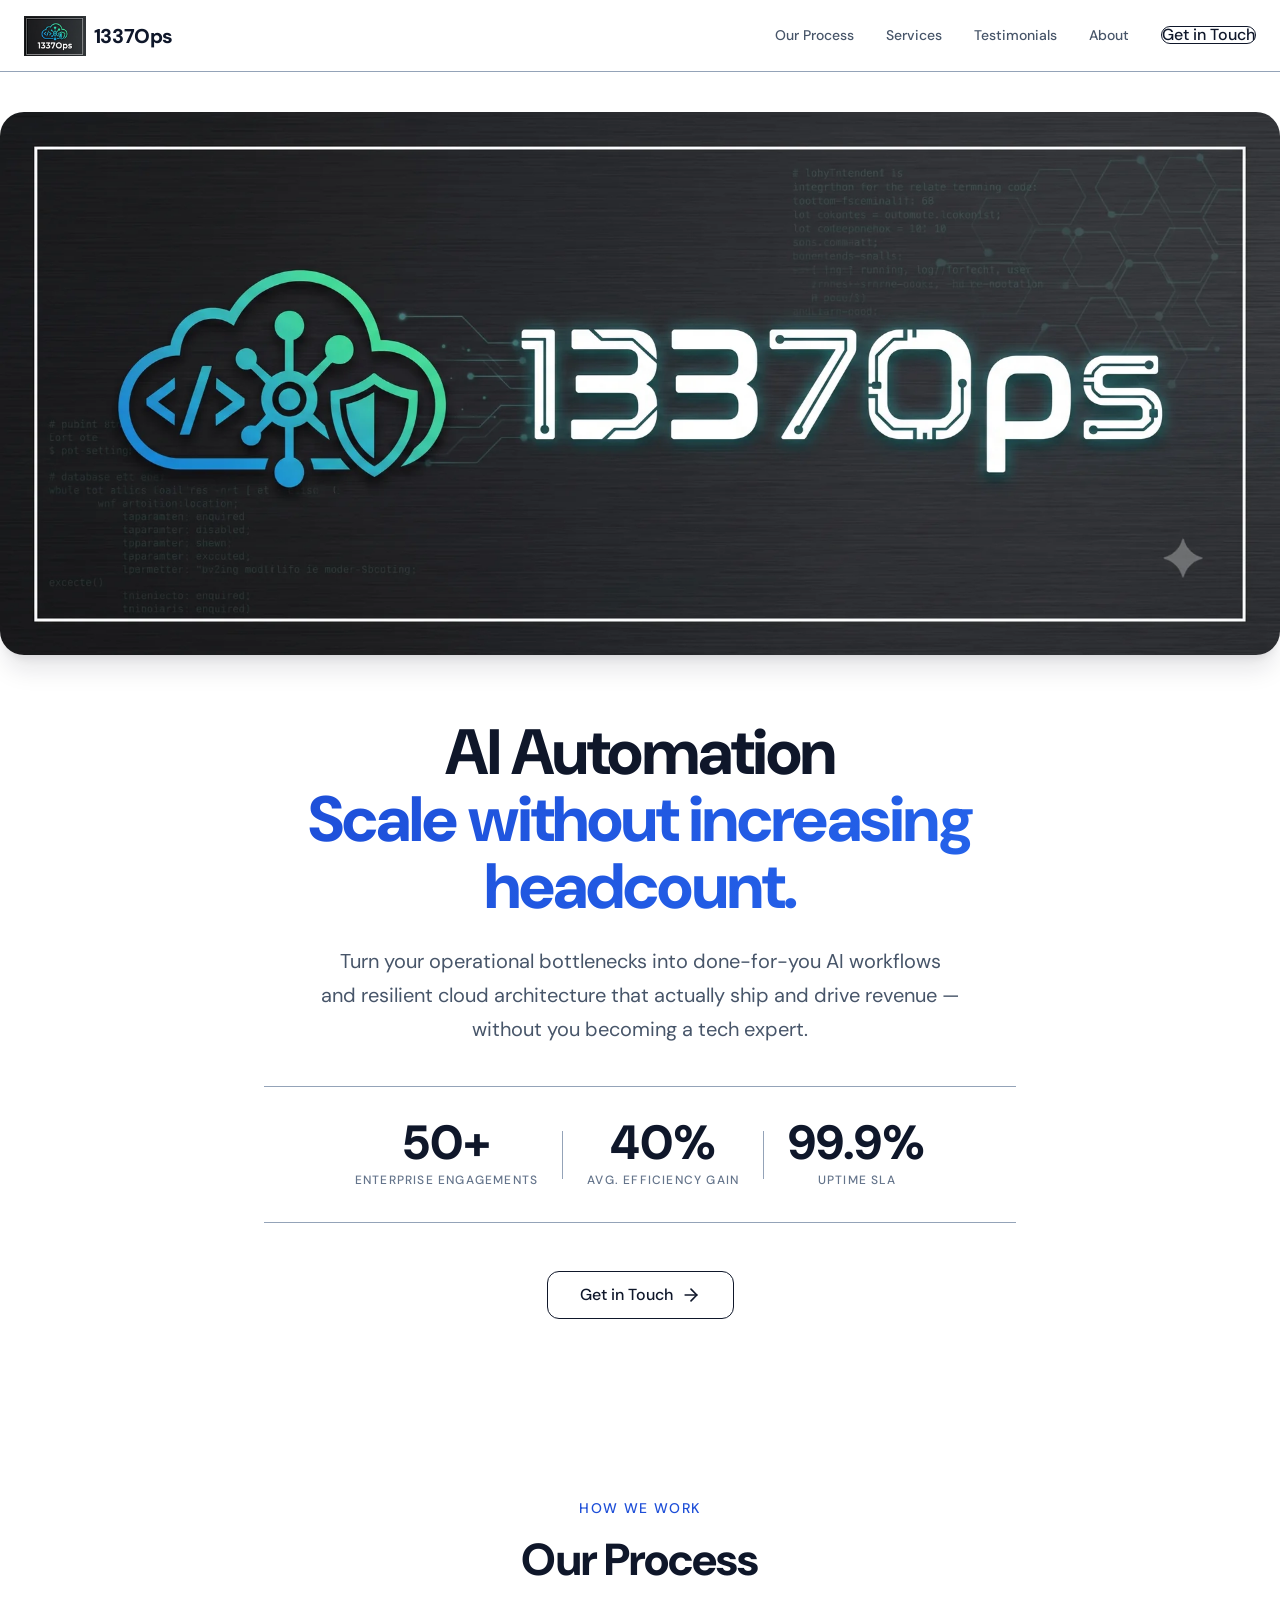
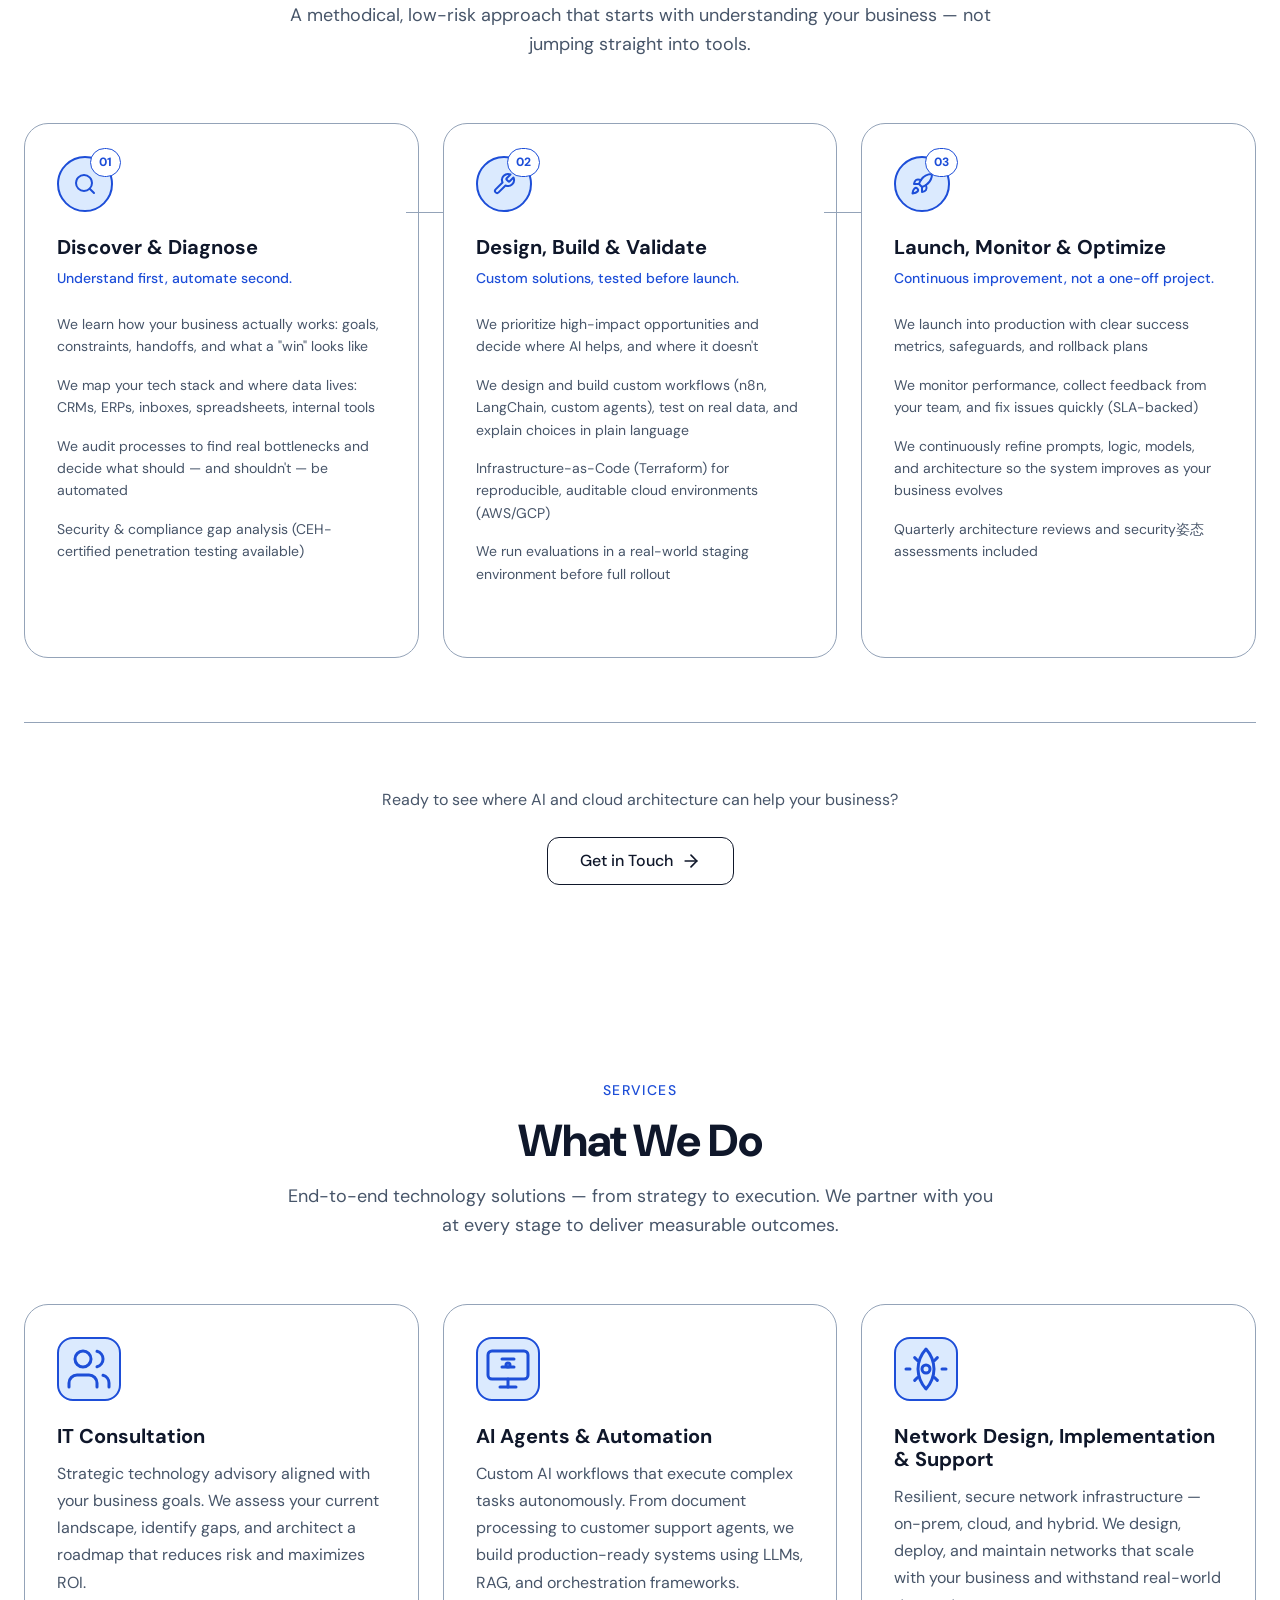
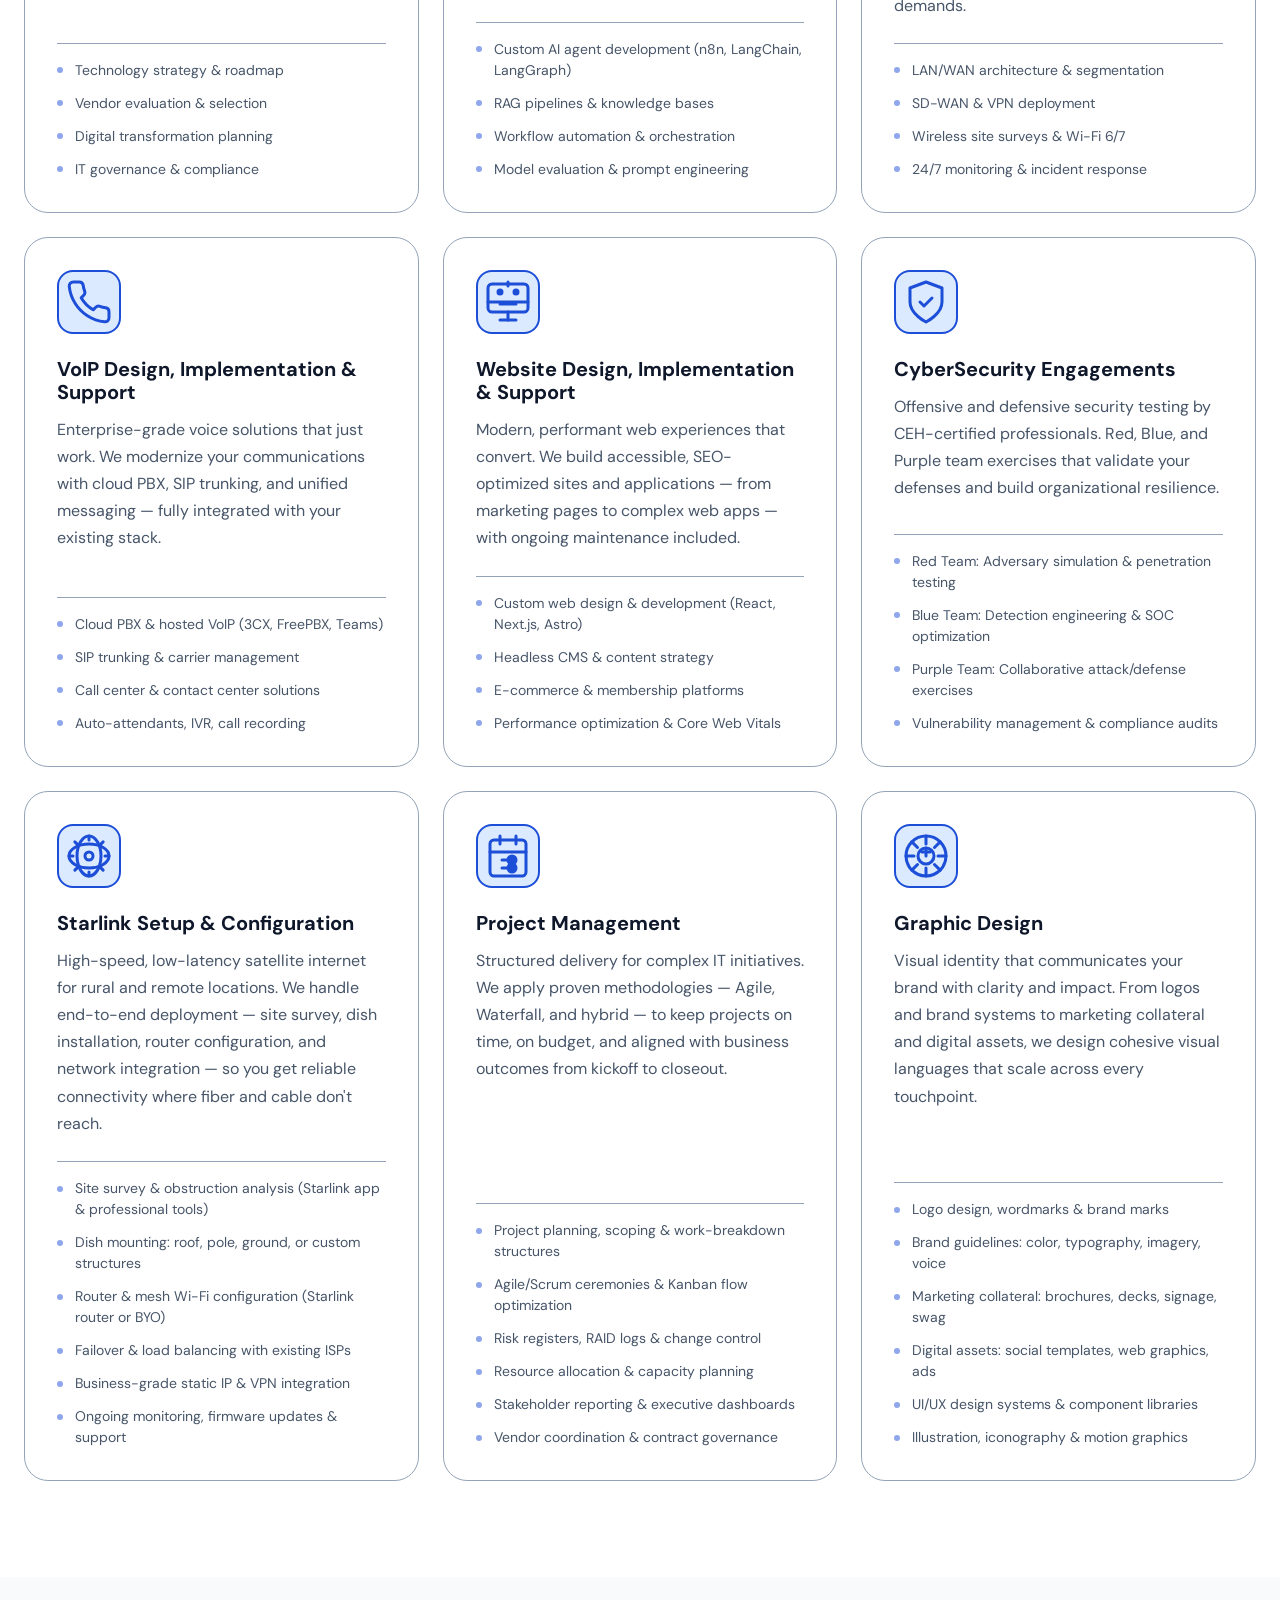
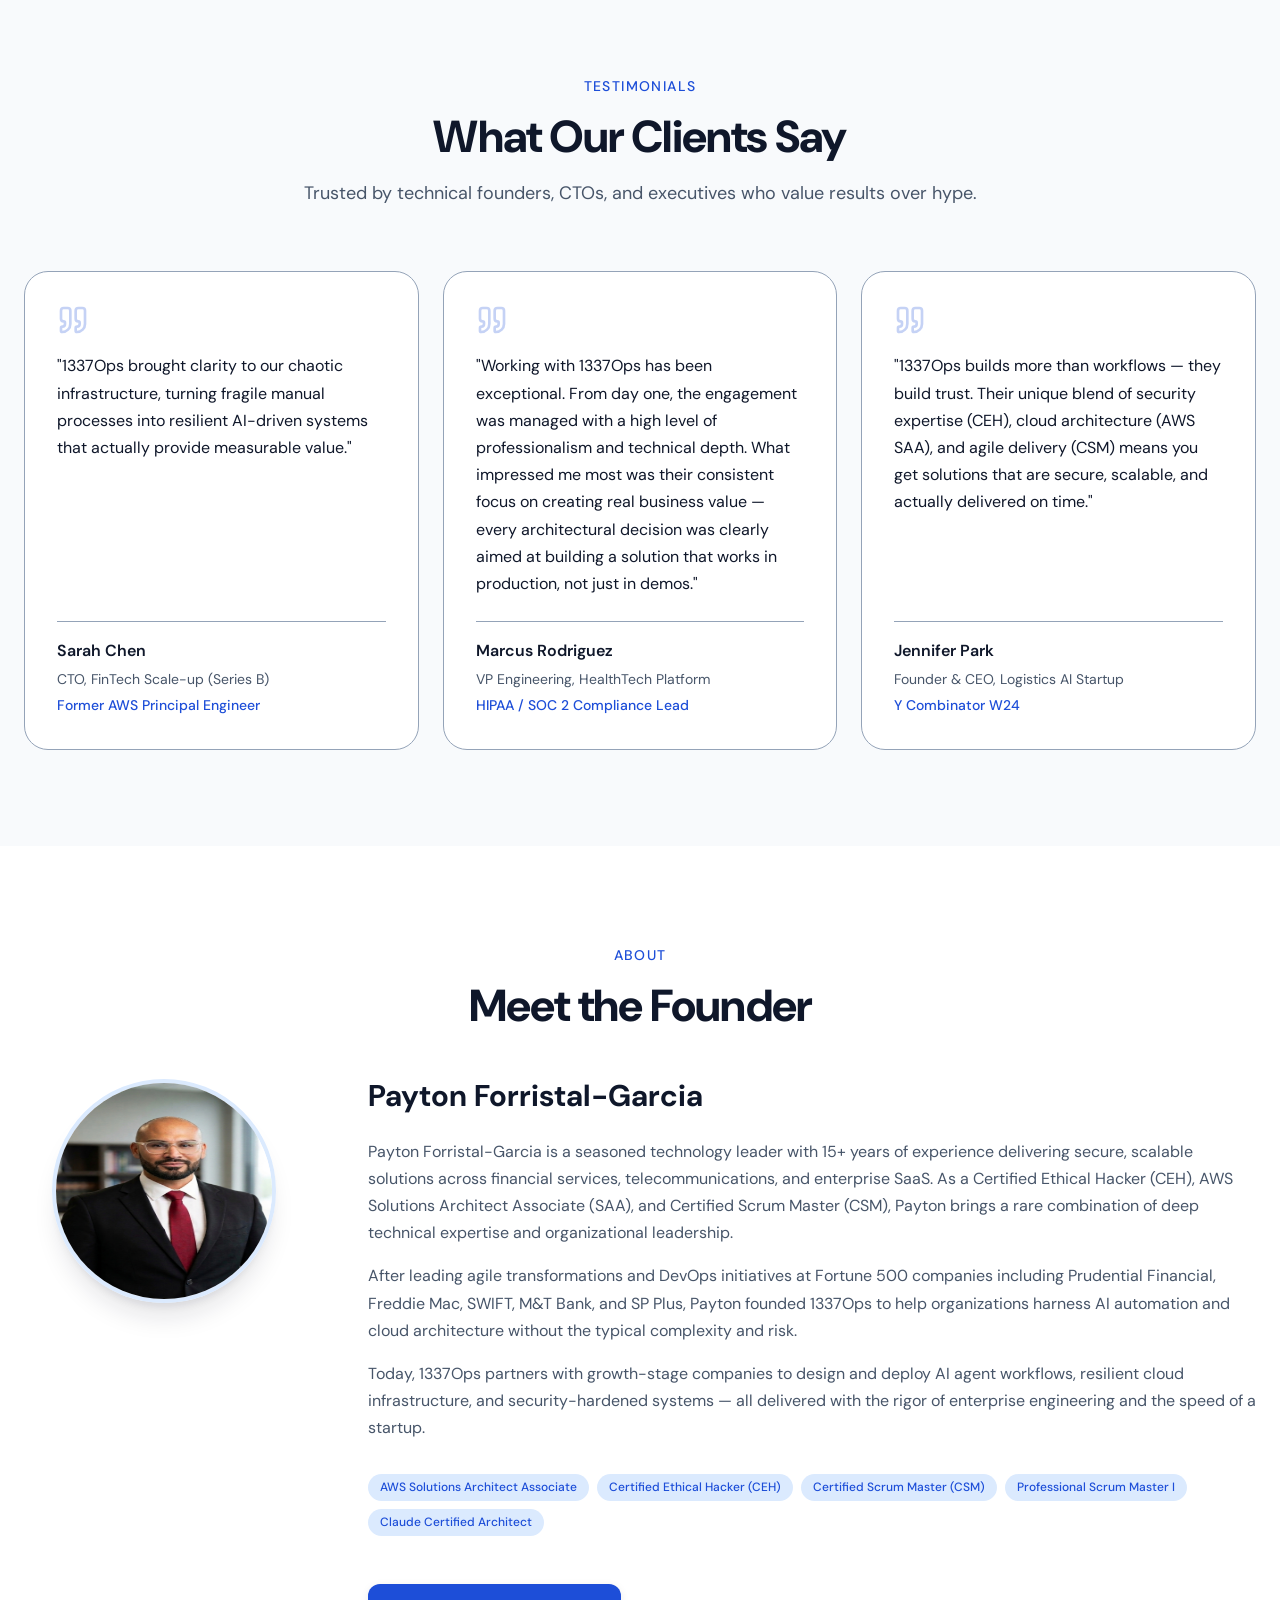
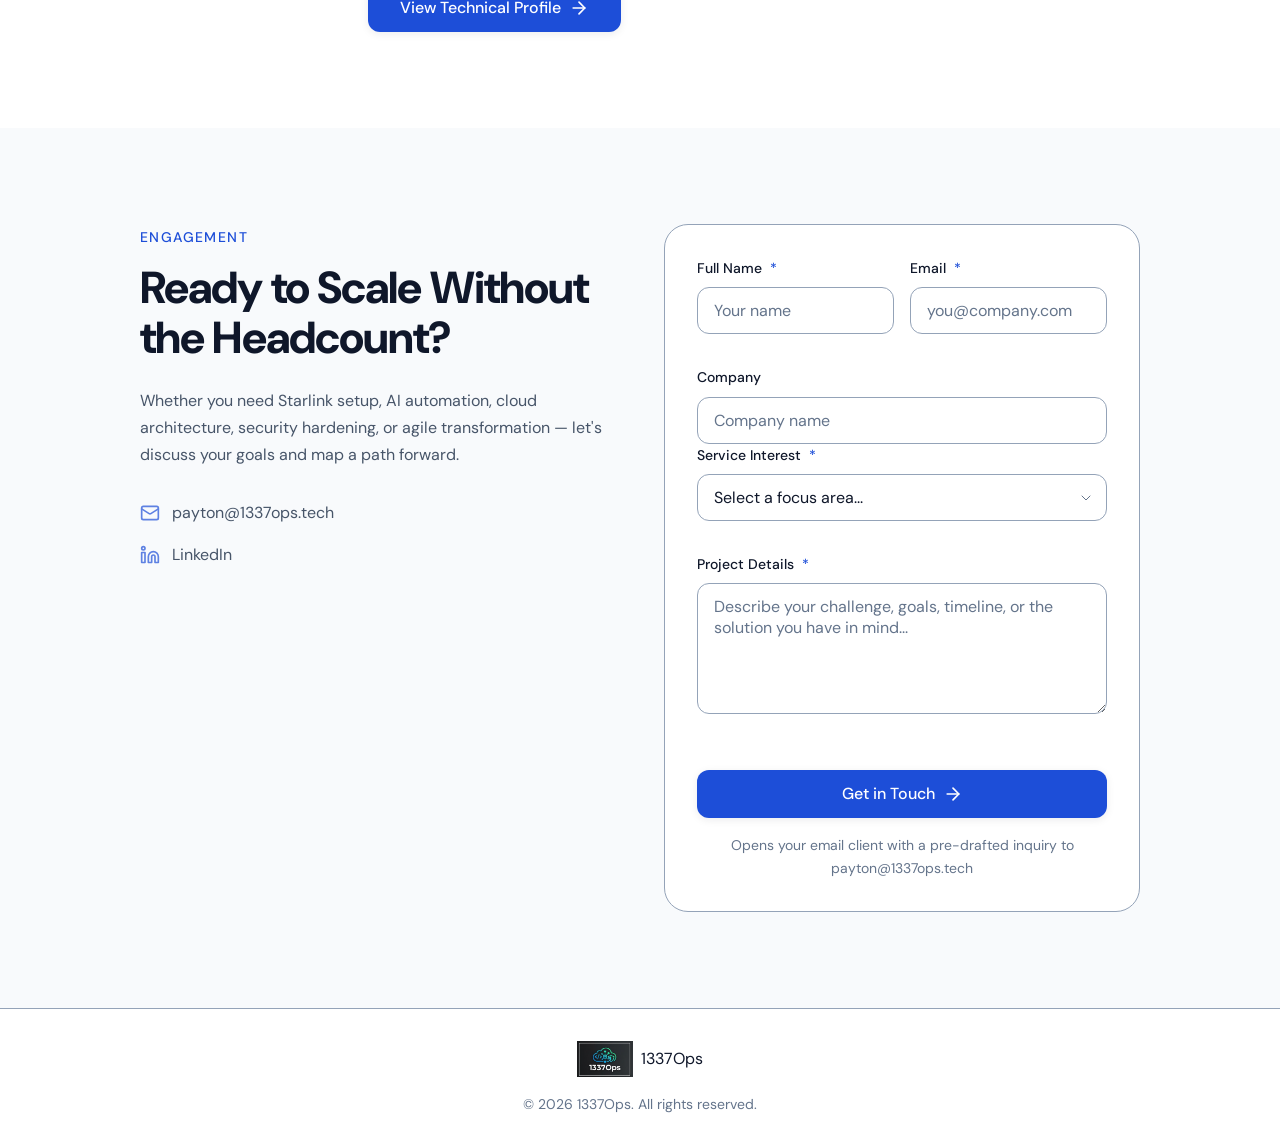
==== commit a95d7df6: "Update contact information and service options" ====
--- a/index.html
+++ b/index.html
@@ -505,16 +505,16 @@
                         <div class="contact-info">
                             <span class="section-badge">Engagement</span>
                             <h2 id="contact-title" class="section-title">Ready to Scale Without the Headcount?</h2>
-                            <p class="contact-text">Whether you need AI automation, cloud architecture, security hardening, or agile transformation — let's discuss your goals and map a path forward.</p>
+                            <p class="contact-text">Whether you need Starlink setup, AI automation, cloud architecture, security hardening, or agile transformation — let's discuss your goals and map a path forward.</p>
                             <div class="contact-details">
-                                <a href="mailto:1337ops.biz@gmail.com" class="contact-item">
+                                <a href="mailto:payton@1337ops.tech" class="contact-item">
                                     <svg width="20" height="20" viewBox="0 0 24 24" fill="none" stroke="currentColor" stroke-width="2" stroke-linecap="round" stroke-linejoin="round" aria-hidden="true">
                                         <rect x="2" y="4" width="20" height="16" rx="2"></rect>
                                         <path d="m22 7-8.97 5.7a1.94 1.94 0 0 1-2.06 0L2 7"></path>
                                     </svg>
-                                    <span>1337ops.biz@gmail.com</span>
+                                    <span>payton@1337ops.tech</span>
                                 </a>
-                                <a href="https://linkedin.com/in/paytonforristalgarcia" target="_blank" rel="noopener noreferrer" class="contact-item">
+                                <a href="https://linkedin.com/in/paytonfg" target="_blank" rel="noopener noreferrer" class="contact-item">
                                     <svg width="20" height="20" viewBox="0 0 24 24" fill="none" stroke="currentColor" stroke-width="2" stroke-linecap="round" stroke-linejoin="round" aria-hidden="true">
                                         <path d="M16 8a6 6 0 0 1 6 6v7h-4v-7a2 2 0 0 0-2-2 2 2 0 0 0-2 2v7h-4v-7a6 6 0 0 1 6-6z"></path>
                                         <rect width="4" height="12" x="2" y="9"></rect>
@@ -545,6 +545,7 @@
                                 <label for="service" class="form-label">Service Interest <span class="required-indicator" aria-hidden="true">*</span></label>
                                 <select id="service" name="service" class="form-input" required aria-required="true" aria-describedby="service-error">
                                     <option value="">Select a focus area...</option>
+                                    <option value="starlink-setup">Starlink Internet Setup</option>
                                     <option value="ai-automation">AI Automation & Agent Development</option>
                                     <option value="cloud-architecture">Cloud Architecture (AWS/GCP)</option>
                                     <option value="security">Security Assessment / Penetration Testing</option>
@@ -567,7 +568,7 @@
                                     <path d="m12 5 7 7-7 7"></path>
                                 </svg>
                             </button>
-                            <p class="form-note">Opens your email client with a pre-drafted inquiry to 1337ops.biz@gmail.com</p>
+                            <p class="form-note">Opens your email client with a pre-drafted inquiry to payton@1337ops.tech</p>
                         </form>
                     </div>
                 </div>
@@ -587,4 +588,4 @@
 
     <script src="script.js"></script>
 </body>
-</html>+</html>
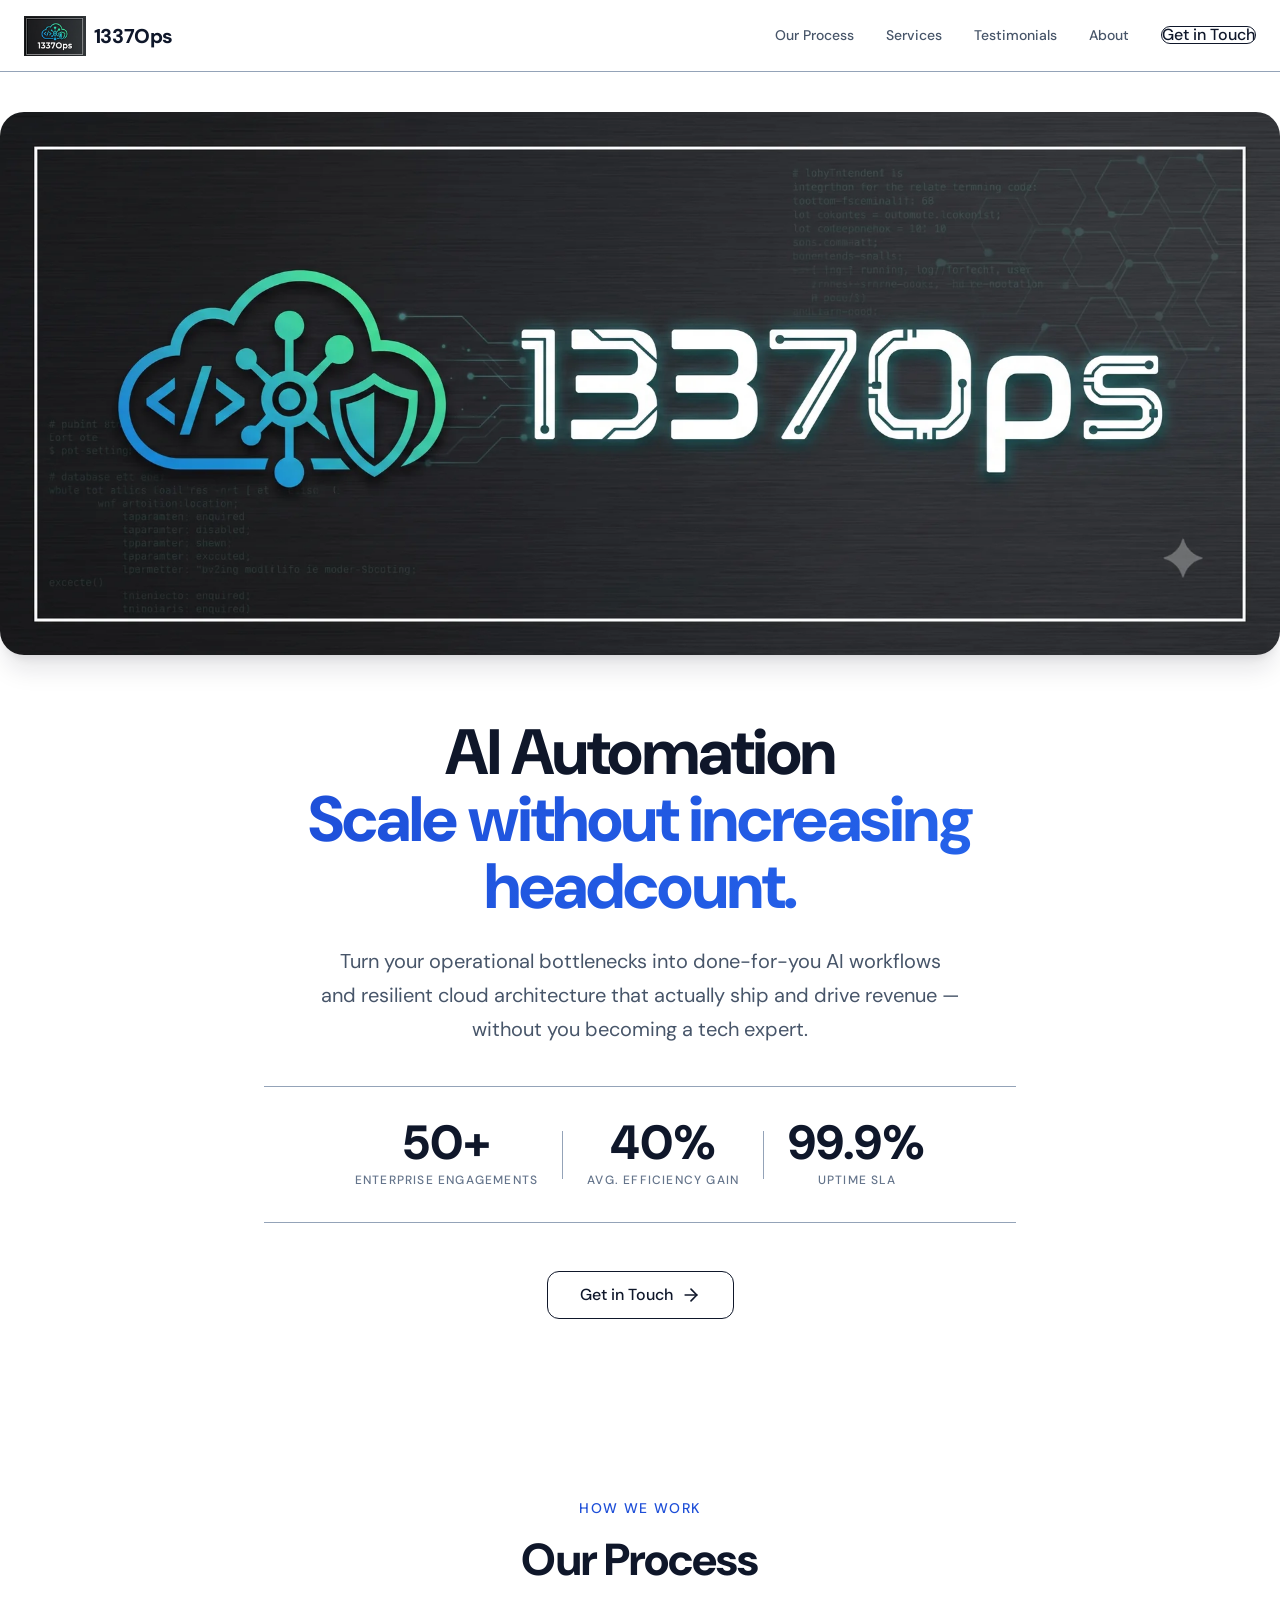
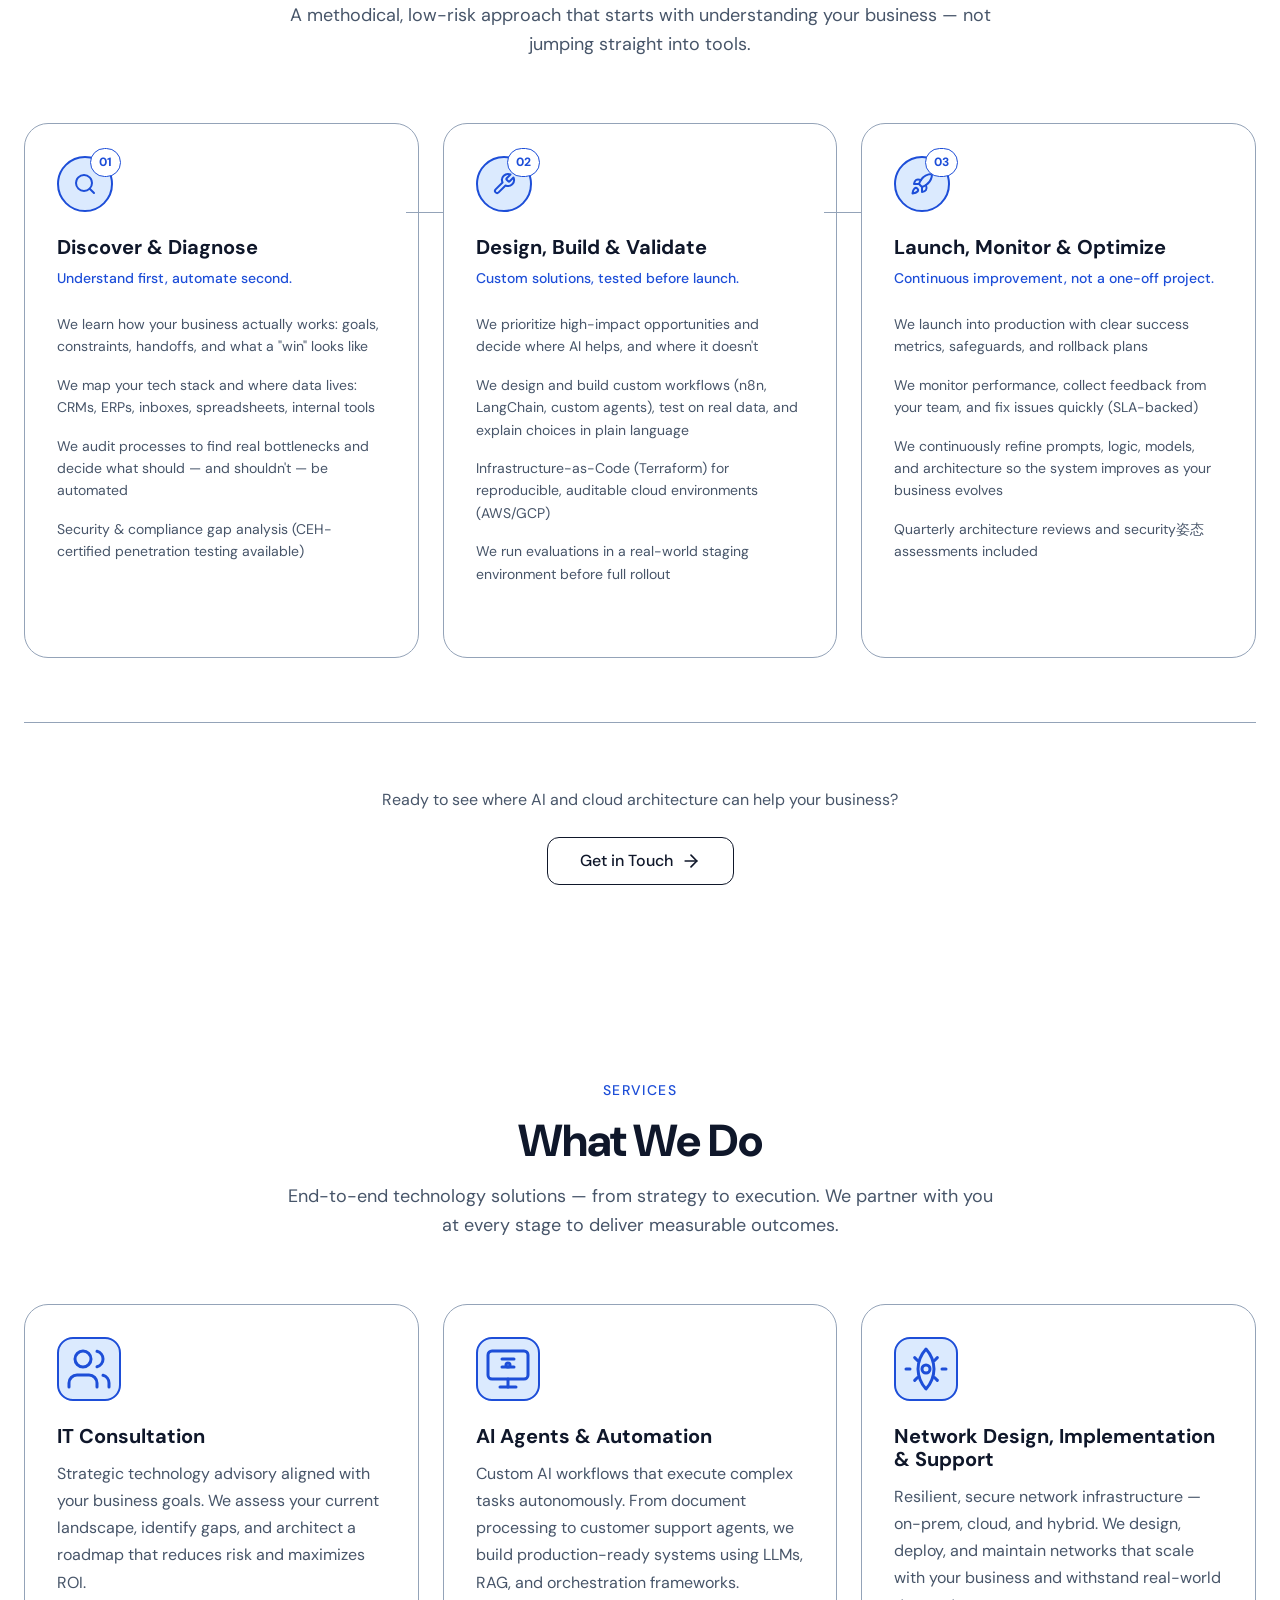
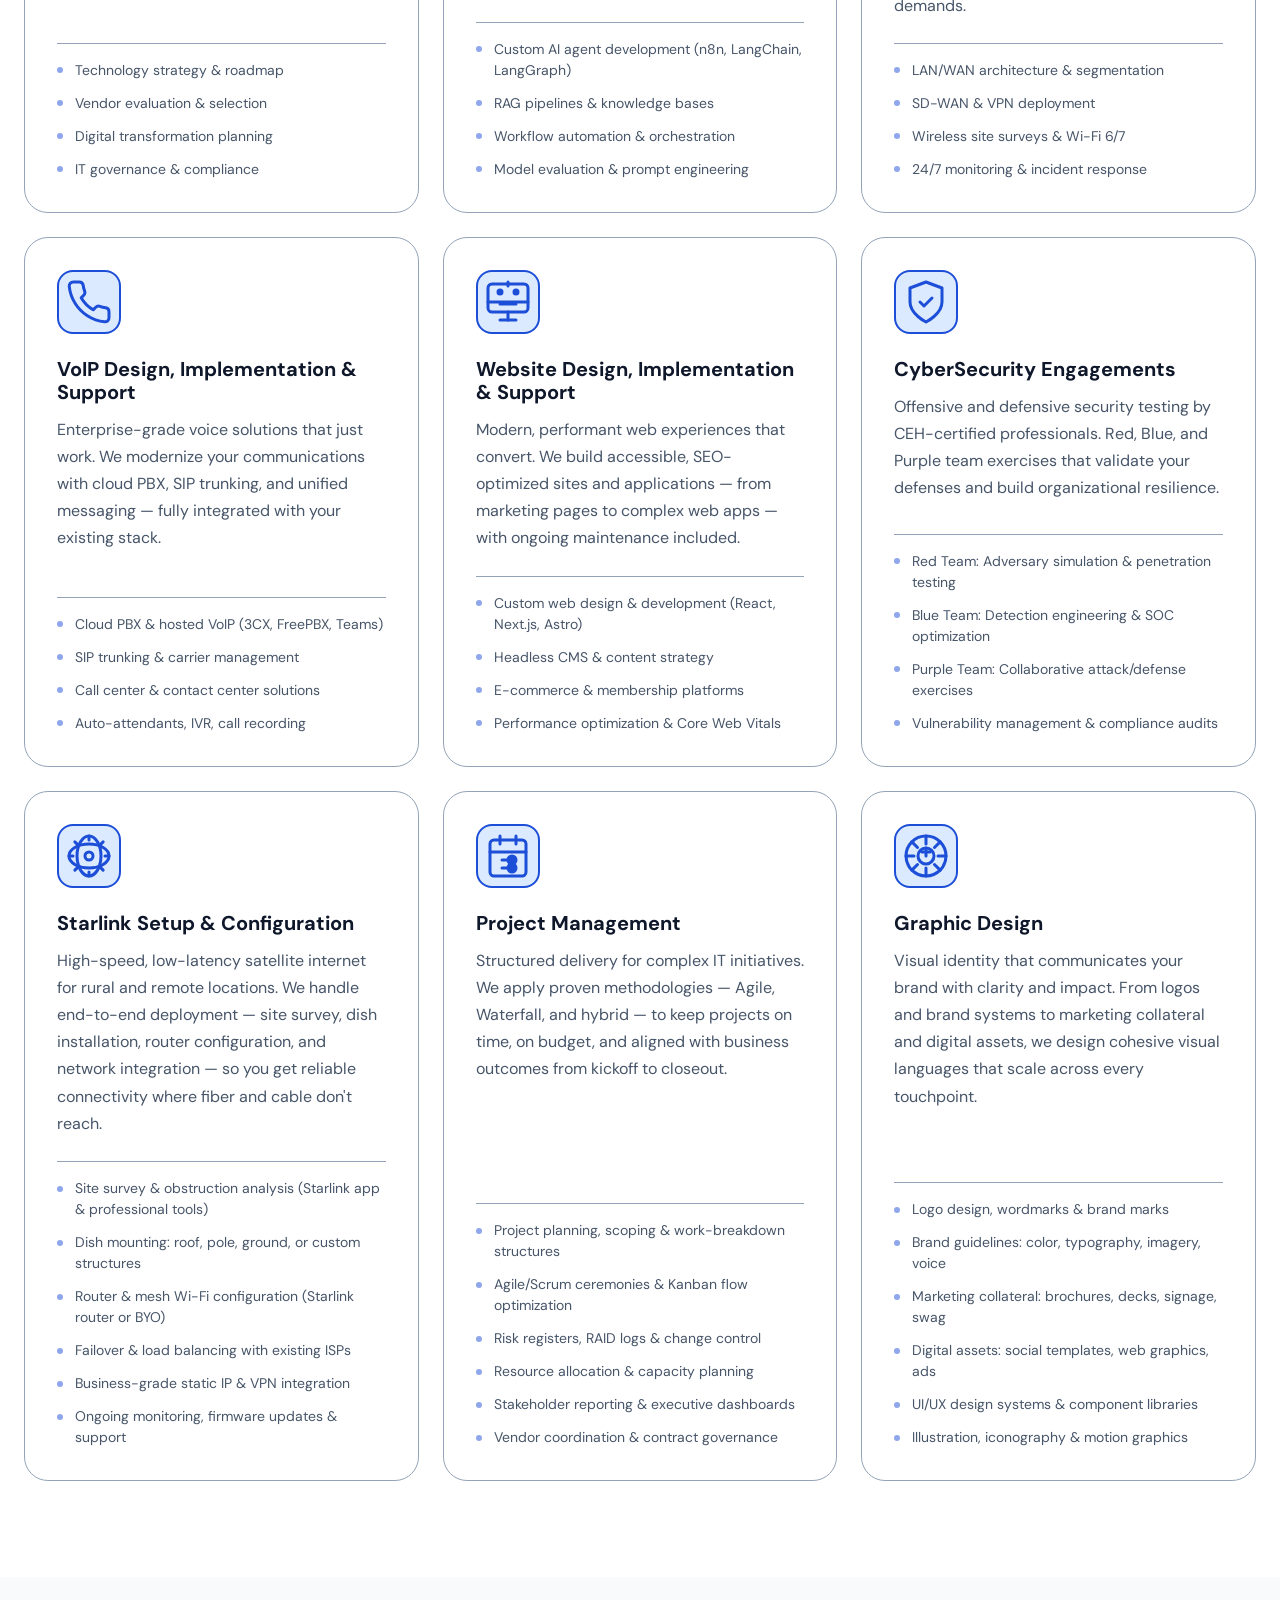
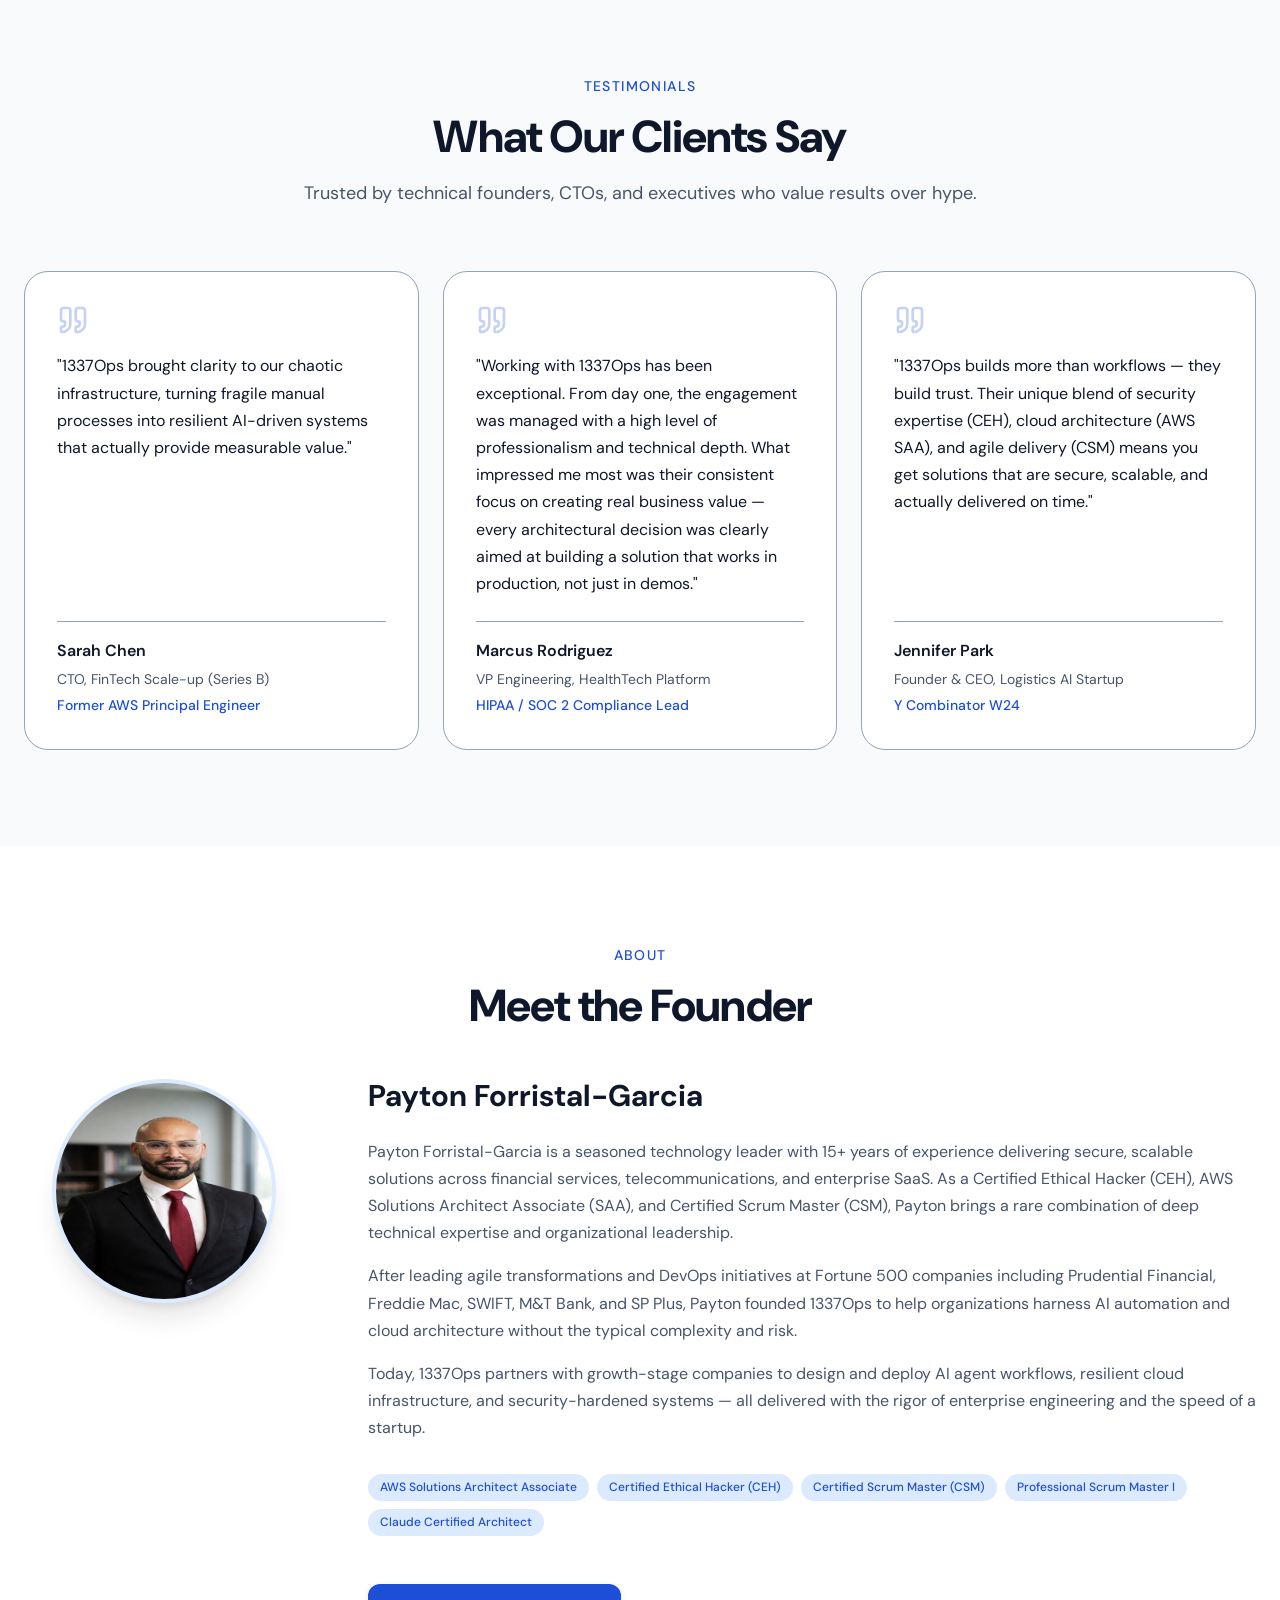
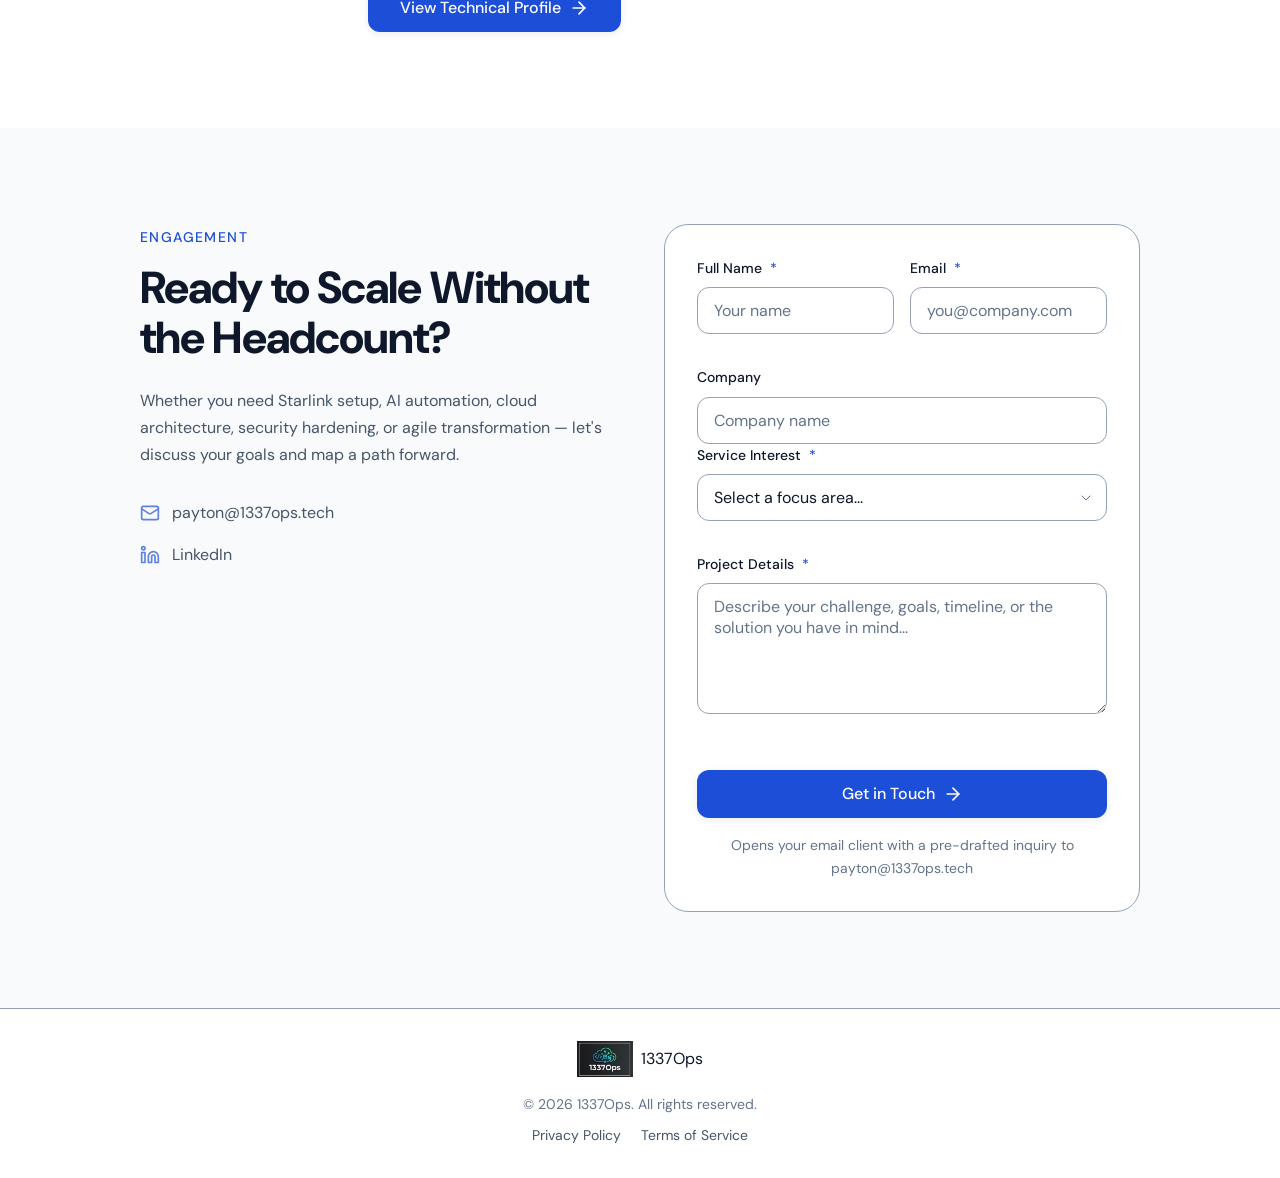
==== commit cc383662: "updated links, added llms.txt, robots.txt, and other files" ====
--- a/index.html
+++ b/index.html
@@ -16,6 +16,7 @@
     <link rel="icon" type="image/svg+xml" href="favicon.svg">
     <link rel="icon" type="image/x-icon" href="favicon.ico">
     <link rel="apple-touch-icon" href="logo-medium.png">
+    <link rel="help" type="text/markdown" href="llms.txt">
     <link rel="preconnect" href="https://fonts.googleapis.com">
     <link rel="preconnect" href="https://fonts.gstatic.com" crossorigin>
     <link href="https://fonts.googleapis.com/css2?family=DM+Sans:wght@400;500;600;700;800&display=swap" rel="stylesheet">
@@ -470,7 +471,10 @@
                     </div>
                     <div class="about-grid">
                         <div class="about-image-wrapper">
-                            <img src="pay.png" alt="Payton Forristal-Garcia, Founder of 1337Ops" class="about-image">
+                            <picture>
+                                <source srcset="pay.webp" type="image/webp">
+                                <img src="pay.png" alt="Payton Forristal-Garcia, Founder of 1337Ops" class="about-image" loading="lazy" width="968" height="1525">
+                            </picture>
                         </div>
                         <div class="about-content">
                             <h3 class="about-name">Payton Forristal-Garcia</h3>
@@ -486,7 +490,7 @@
                                 <span class="cred-badge">Professional Scrum Master I</span>
                                 <span class="cred-badge">Claude Certified Architect</span>
                             </div>
-                            <a href="https://github.com/1337ops" target="_blank" rel="noopener noreferrer" class="btn btn-primary btn-lg">
+                            <a href="https://github.com/f3rr4r1" target="_blank" rel="noopener noreferrer" class="btn btn-primary btn-lg">
                                 View Technical Profile
                                 <svg width="20" height="20" viewBox="0 0 24 24" fill="none" stroke="currentColor" stroke-width="2" stroke-linecap="round" stroke-linejoin="round" aria-hidden="true">
                                     <path d="M5 12h14"></path>
@@ -581,7 +585,11 @@
                     <img src="logo-medium.png" alt="" class="footer-logo" aria-hidden="true">
                     <span>1337Ops</span>
                 </div>
-                <p class="copyright">© 2026 1337Ops. All rights reserved.</p>
+                <p class="copyright" style="margin-bottom: var(--space-2);">© 2026 1337Ops. All rights reserved.</p>
+                <div style="text-align: center; font-size: var(--text-sm);">
+                    <a href="privacy.html" style="color: var(--foreground-muted); margin-right: var(--space-4); text-decoration: none;">Privacy Policy</a>
+                    <a href="terms.html" style="color: var(--foreground-muted); text-decoration: none;">Terms of Service</a>
+                </div>
             </div>
         </footer>
     </div>
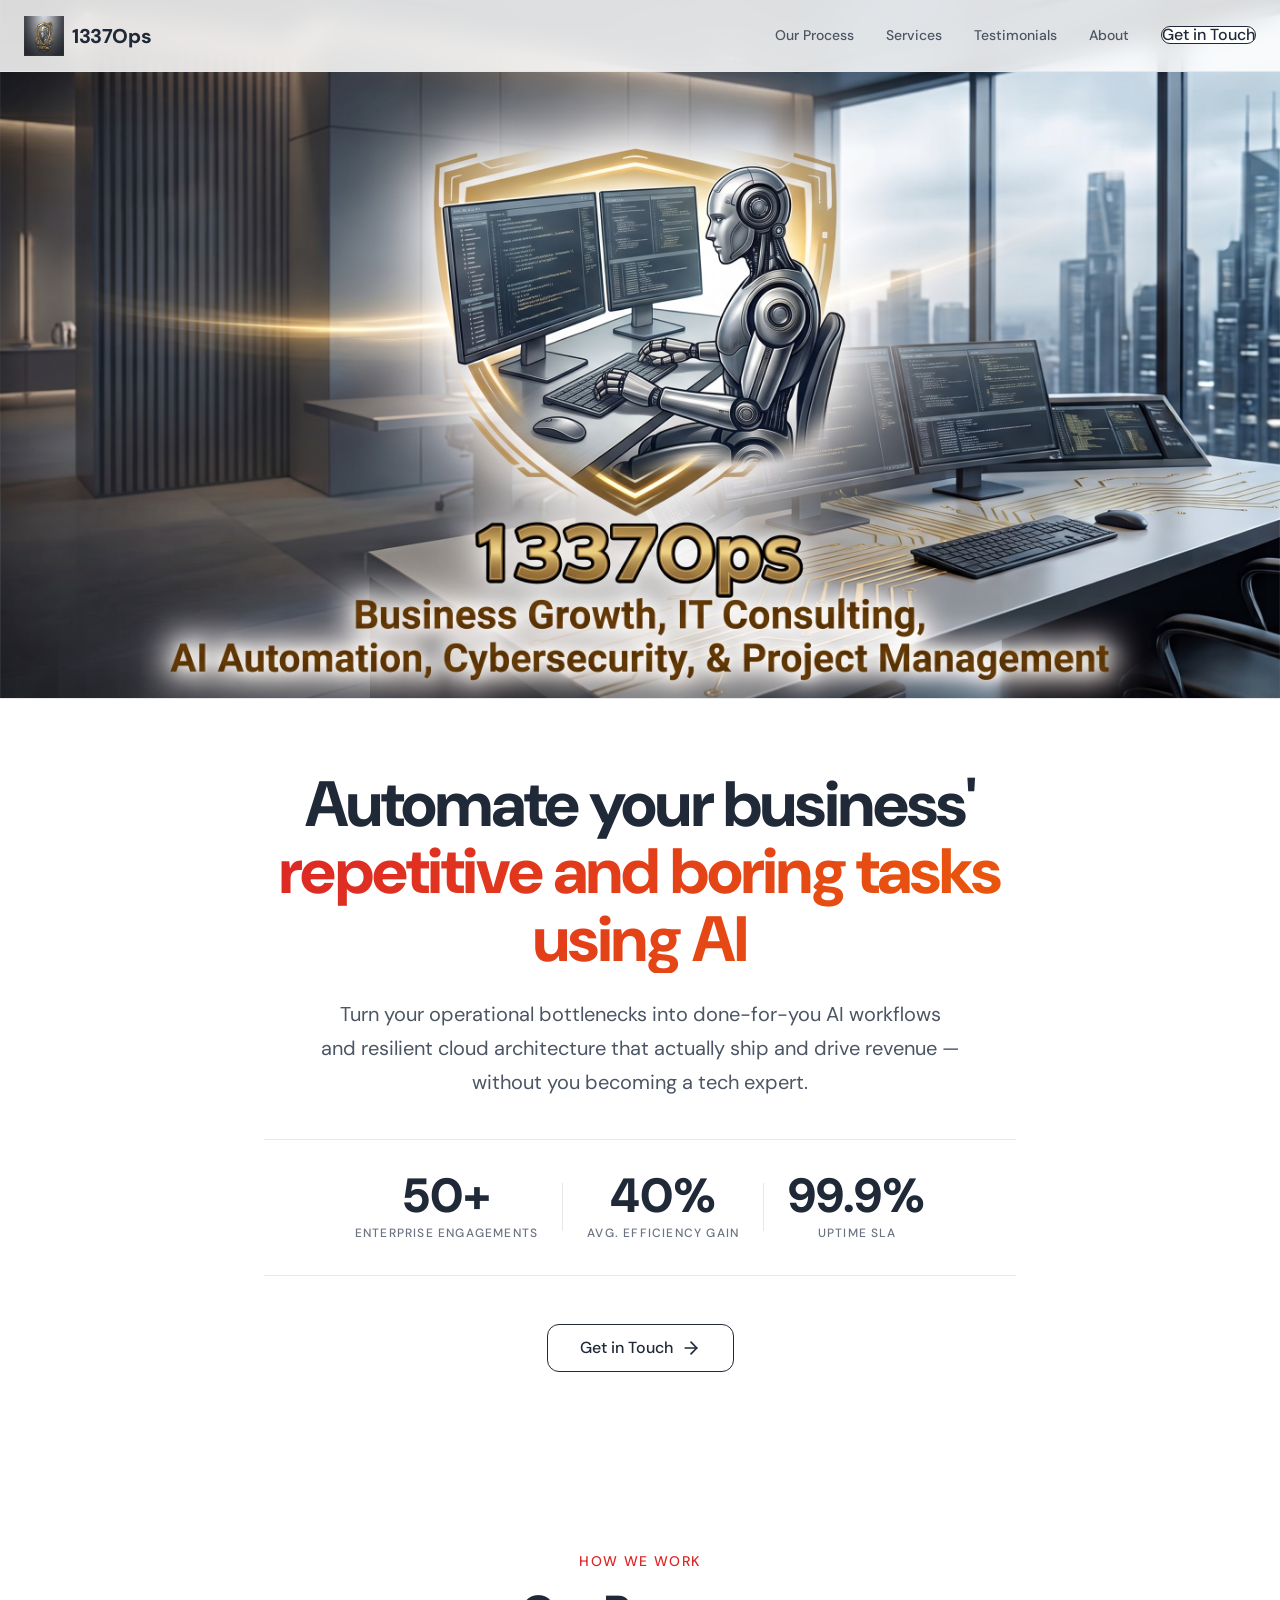
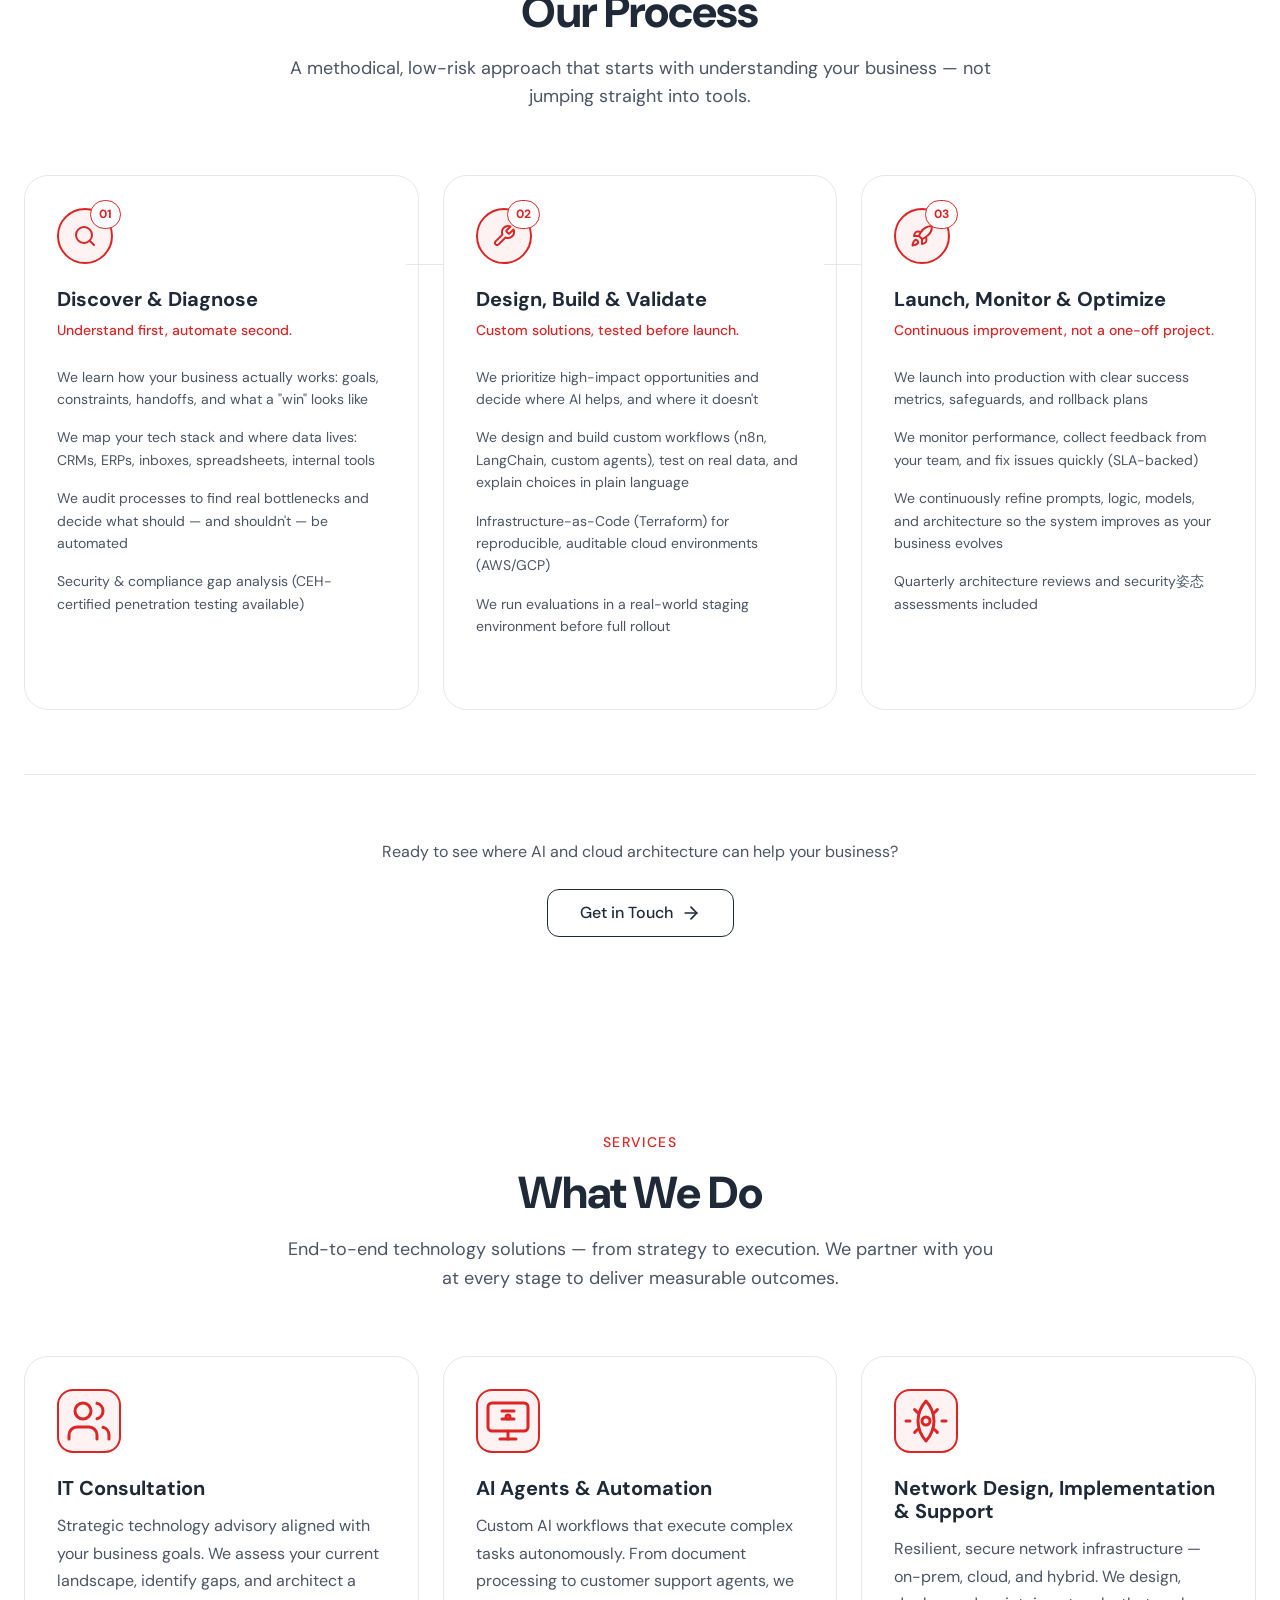
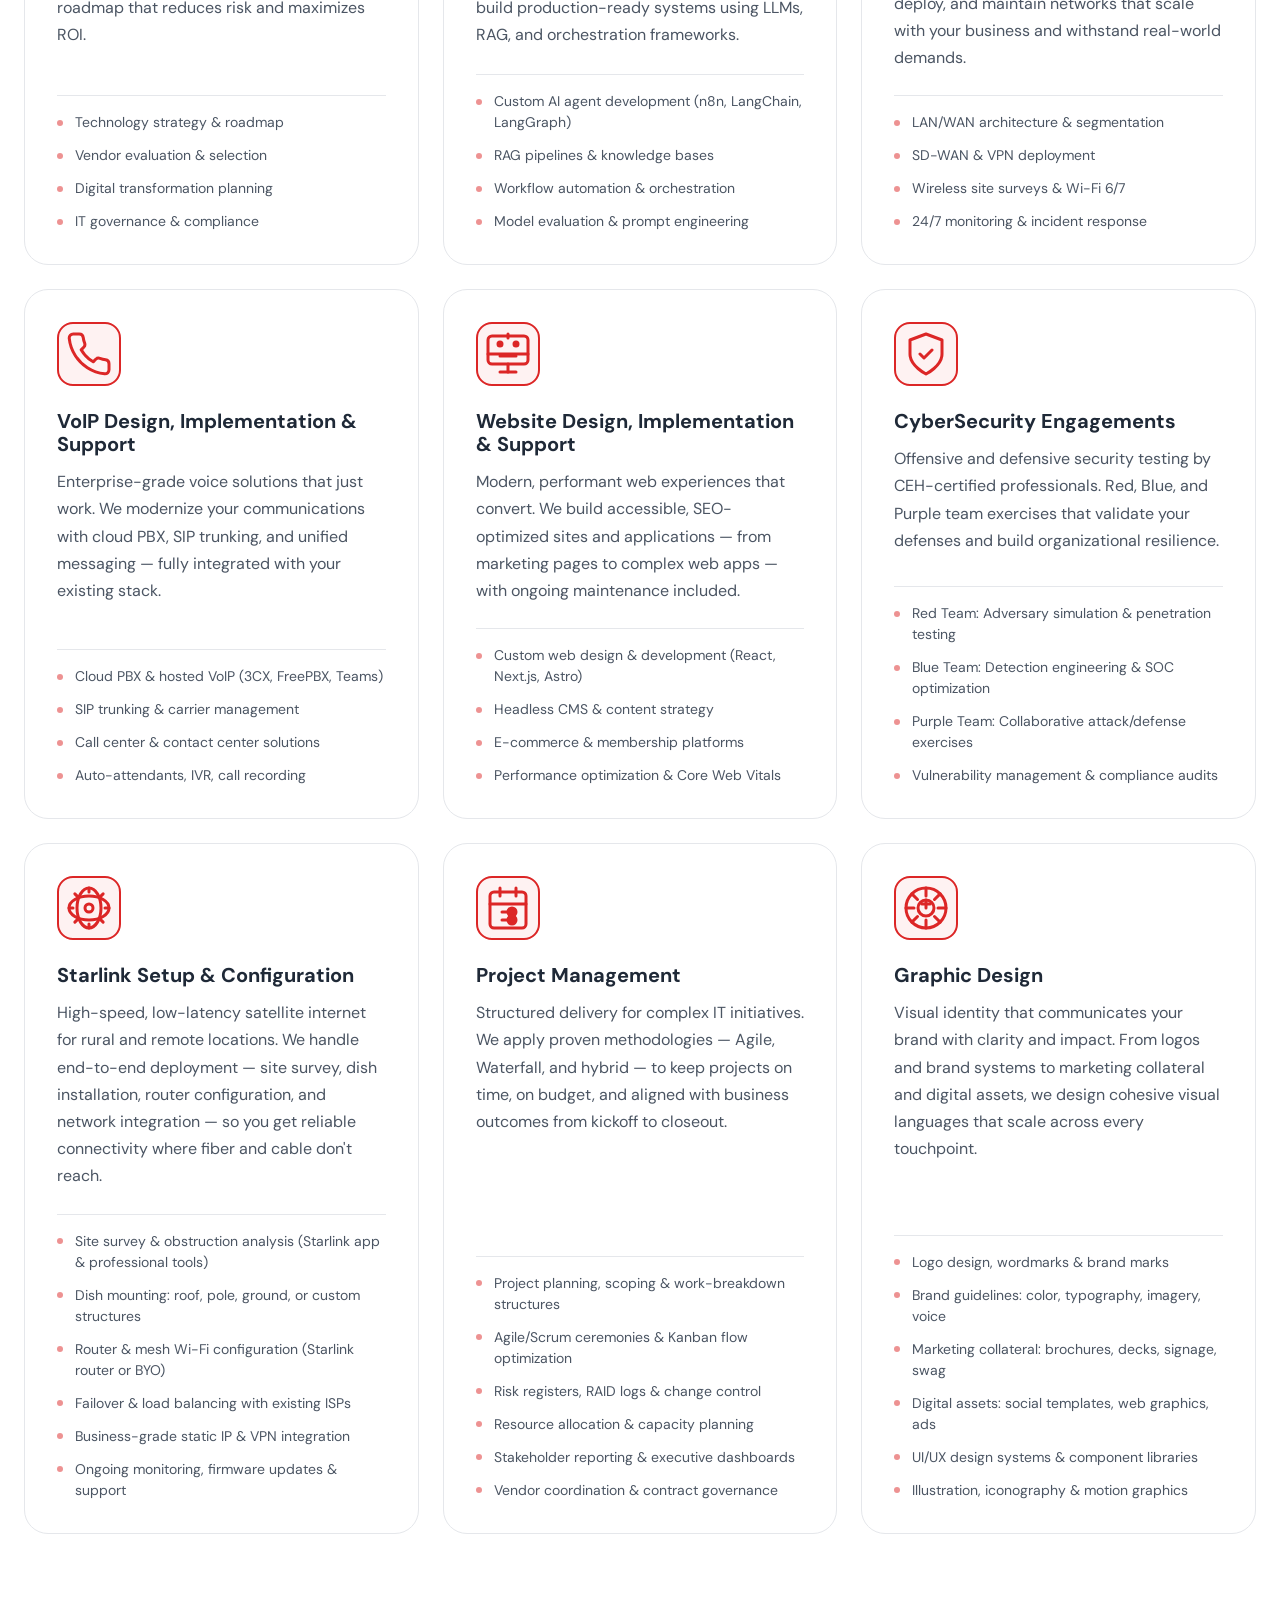
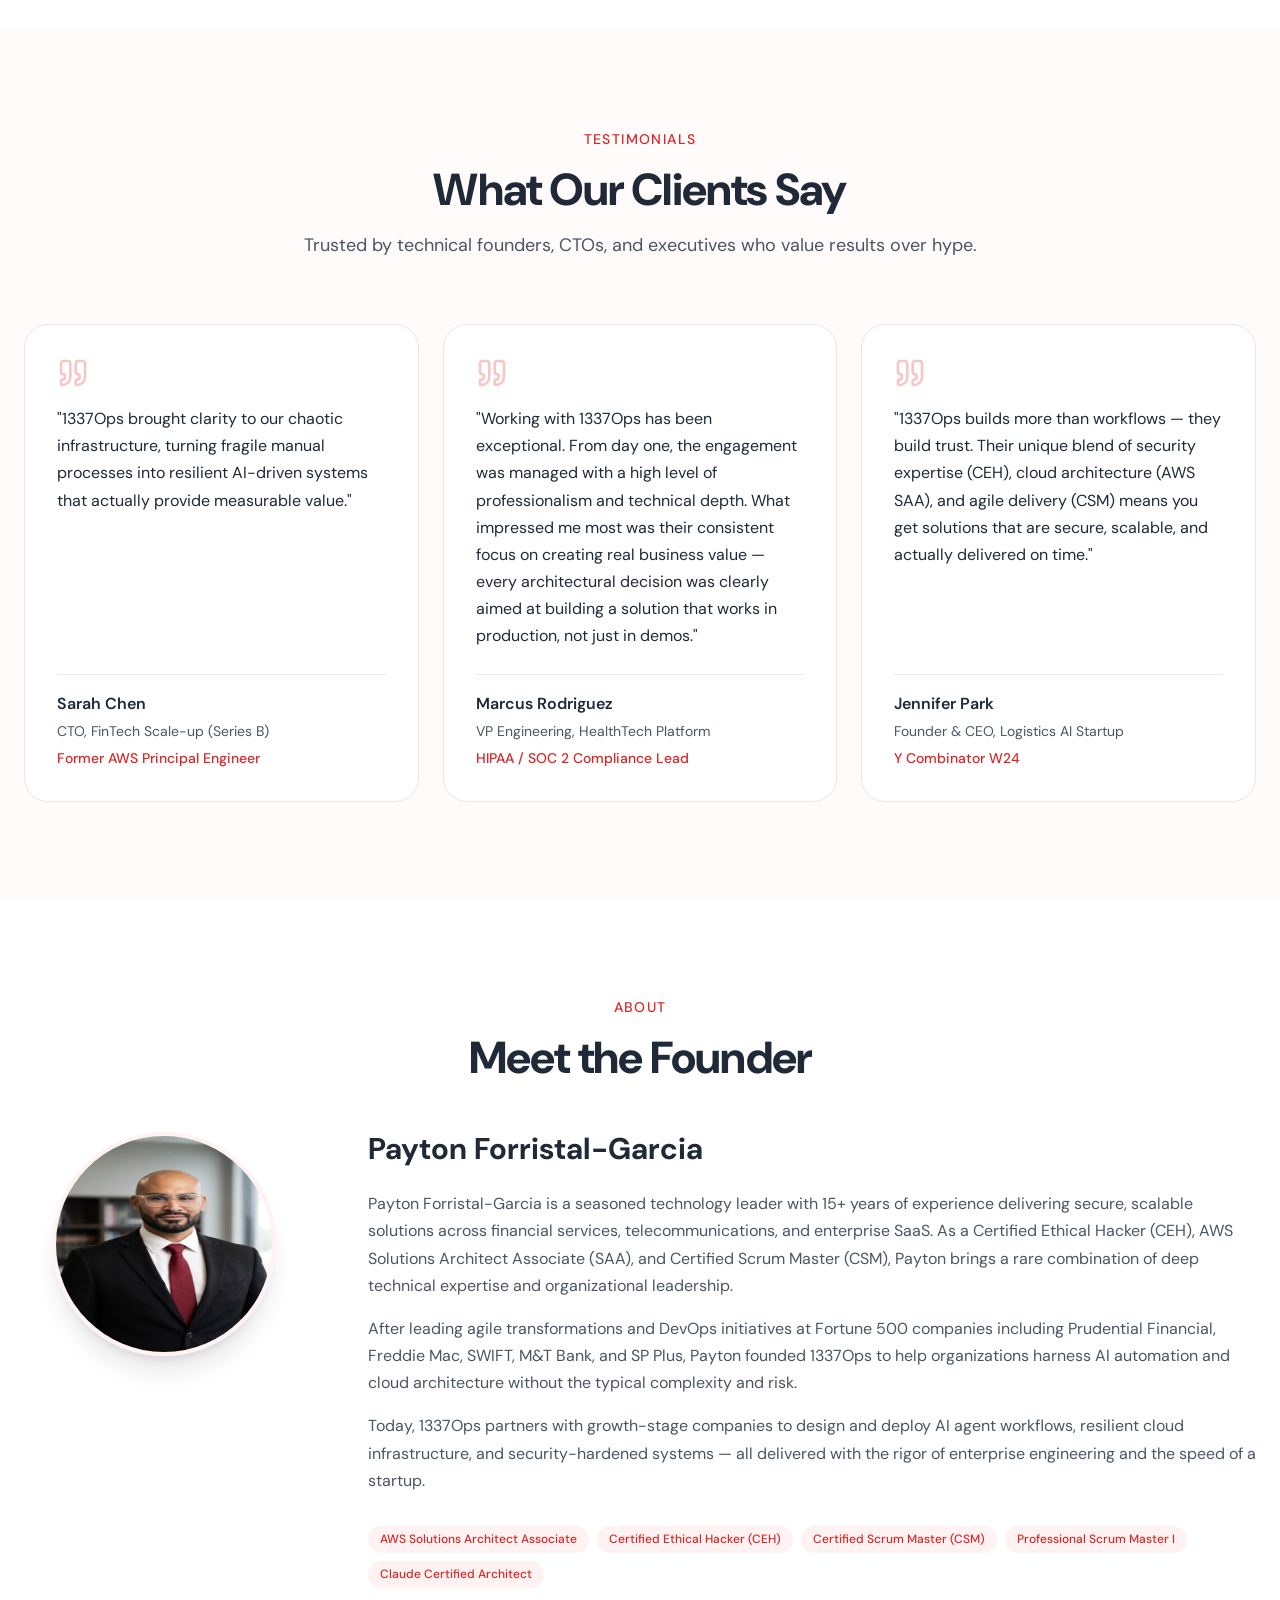
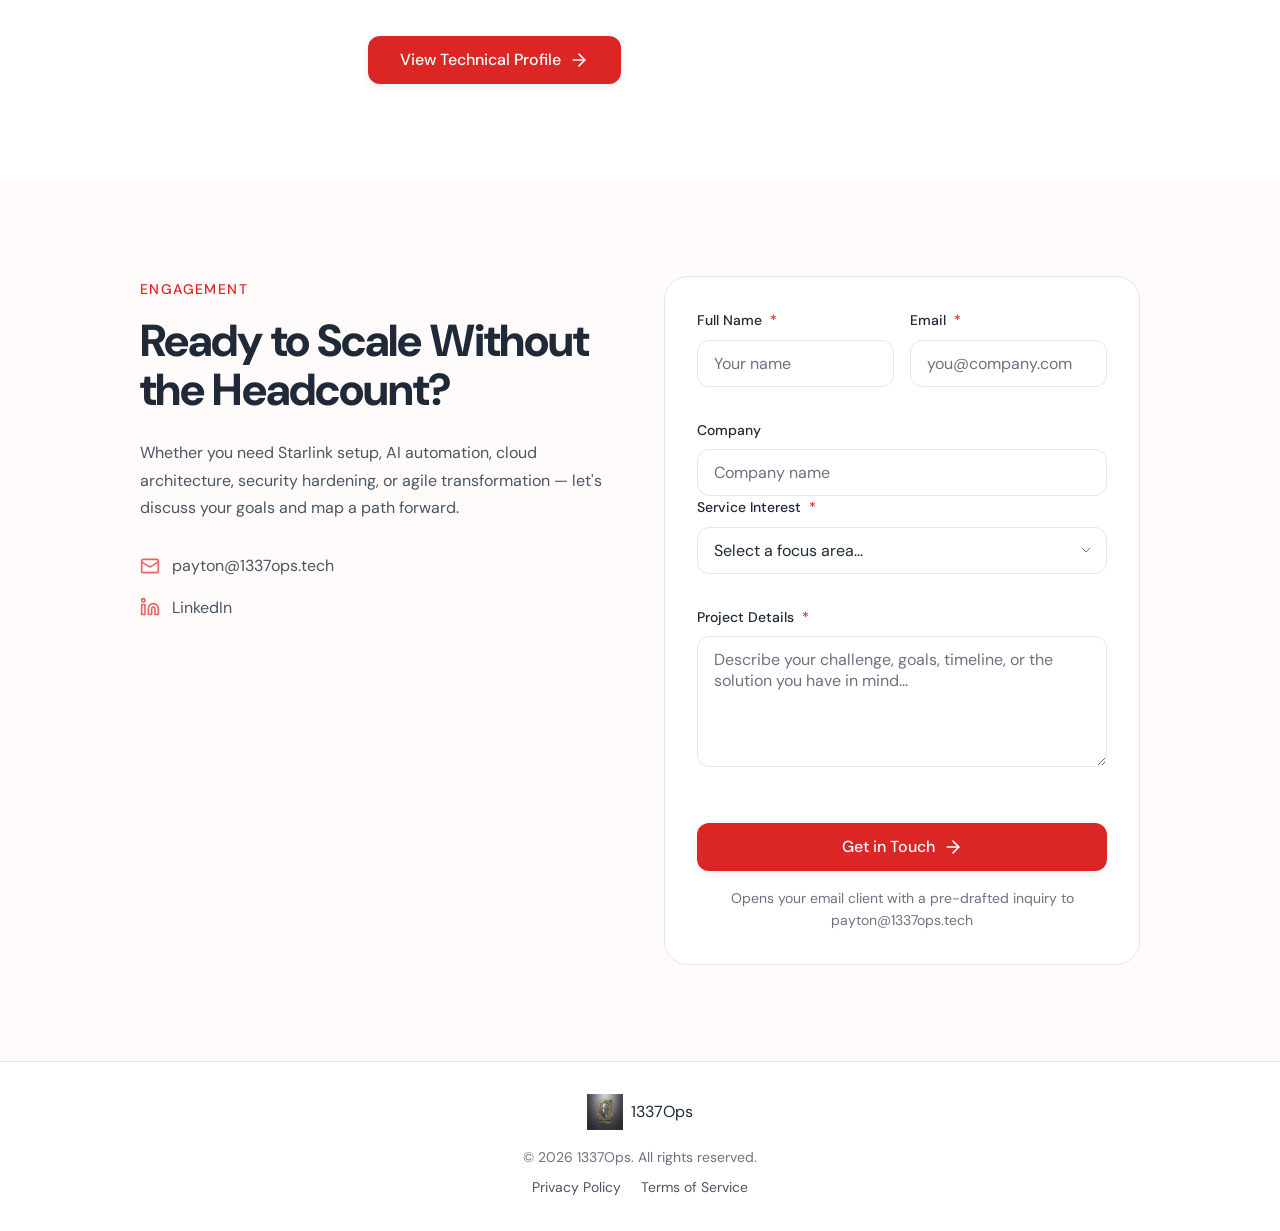
==== commit 31f0c290: "website overhaul updated the logos, changed the color scheme. Banner still needs to be fit" ====
--- a/index.html
+++ b/index.html
@@ -68,19 +68,19 @@
             </nav>
         </div>
 
+        <div class="hero-visual" aria-hidden="true">
+            <picture>
+                <source srcset="1337Ops-banner.webp" type="image/webp">
+                <img src="1337Ops-banner-optimized.png" alt="1337Ops banner" class="hero-banner">
+            </picture>
+        </div>
         <main id="main-content">
             <!-- HERO SECTION -->
             <section id="home" class="hero" aria-labelledby="hero-title">
-                <div class="hero-visual" aria-hidden="true">
-                    <picture>
-                        <source srcset="1337Ops-banner.webp" type="image/webp">
-                        <img src="1337Ops-banner-optimized.png" alt="1337Ops banner showing cloud computing, code brackets, network node, and security shield icons with 1337Ops branding in cyan-to-lime gradient on dark background" class="hero-banner">
-                    </picture>
-                </div>
                 <div class="container hero-content">
                     <h1 id="hero-title" class="hero-title">
-                        <span class="hero-title-line">AI Automation</span>
-                        <span class="hero-title-line gradient-text">Scale without increasing headcount.</span>
+                        <span class="hero-title-line">Automate your business'</span>
+                        <span class="hero-title-line gradient-text">repetitive and boring tasks using AI</span>
                     </h1>
                     <p class="hero-subtitle">Turn your operational bottlenecks into done-for-you AI workflows and resilient cloud architecture that actually ship and drive revenue — without you becoming a tech expert.</p>
                     <div class="hero-stats">
--- a/style.css
+++ b/style.css
@@ -5,30 +5,34 @@
 
 /* --- CSS Custom Properties (Design Tokens) --- */
 :root {
-    /* Color Palette - Light mode primary (Uppit AI style) */
-    --color-primary: #1D4ED8;        /* Primary blue - strengthened for 4.5:1 on white */
-    --color-primary-hover: #1E40AF;  /* Primary hover */
-    --color-primary-light: #DBEAFE;  /* Primary 10% */
-    --color-primary-glow: rgba(29, 78, 216, 0.15);
-
-    /* Semantic Colors - Enhanced for WCAG 2.1 AA contrast */
+    /* Color Palette - Gentle Red & Yellow Style on Plain White */
+    --color-primary: #DC2626;        /* Gentle/warm red primary */
+    --color-primary-hover: #B91C1C;  /* Darker red hover */
+    --color-primary-light: #FEF2F2;  /* Light red tint */
+    --color-primary-glow: rgba(220, 38, 38, 0.15);
+
+    /* Secondary / Accent - Gentle Yellow / Amber */
+    --color-secondary: #D97706;      /* Warm amber/yellow */
+    --color-secondary-light: #FEF3C7;/* Light yellow tint */
+
+    /* Semantic Colors - Plain White Background with Gentle Red & Yellow accents */
     --background: #FFFFFF;
-    --background-alt: #F8FAFC;
-    --background-muted: #F1F5F9;
-    --foreground: #0F172A;
-    --foreground-muted: #475569;      /* Strengthened from #64748B for 4.5:1 */
-    --foreground-subtle: #64748B;     /* Strengthened from #94A3B8 for 4.5:1 on white */
-    --border: #94A3B8;                /* Strengthened for 3:1 non-text contrast on white */
-    --border-strong: #64748B;         /* Strengthened for hover states */
+    --background-alt: #FFFBFB;
+    --background-muted: #FEF2F2;
+    --foreground: #1F2937;
+    --foreground-muted: #4B5563;
+    --foreground-subtle: #6B7280;
+    --border: #E5E7EB;
+    --border-strong: #D1D5DB;
     --card-bg: #FFFFFF;
-    --card-border: #94A3B8;           /* Strengthened for 3:1 non-text contrast on white */
-    --card-hover-border: rgba(29, 78, 216, 0.4);
-
-    /* Gradient Text */
-    --gradient-primary: linear-gradient(135deg, #1D4ED8 0%, #2563EB 50%, #3B82F6 100%);
-
-    /* Focus Ring - Enhanced visibility */
-    --focus-ring: 0 0 0 3px rgba(29, 78, 216, 0.4);
+    --card-border: #E5E7EB;
+    --card-hover-border: rgba(220, 38, 38, 0.3);
+
+    /* Gradient Text - Red to Warm Yellow/Amber */
+    --gradient-primary: linear-gradient(135deg, #DC2626 0%, #EA580C 50%, #D97706 100%);
+
+    /* Focus Ring */
+    --focus-ring: 0 0 0 3px rgba(220, 38, 38, 0.3);
     --focus-ring-error: 0 0 0 3px rgba(220, 38, 38, 0.4);
 
     /* Typography */
@@ -93,21 +97,21 @@
     --z-toast: 200;
 }
 
-/* Dark mode support (optional - keeping light as primary like Uppit) */
+/* Dark mode support - overridden to keep plain white and gentle red/yellow */
 @media (prefers-color-scheme: dark) {
     :root {
-        --background: #0F172A;
-        --background-alt: #1E293B;
-        --background-muted: #1E293B;
-        --foreground: #F8FAFC;
-        --foreground-muted: #94A3B8;      /* Strengthened for 4.5:1 on dark */
-        --foreground-subtle: #94A3B8;   /* Kept for large text 3:1 */
-        --border: #475569;              /* Strengthened for 3:1 non-text on dark */
-        --border-strong: #64748B;
-        --card-bg: #1E293B;
-        --card-border: #475569;         /* Strengthened for 3:1 non-text on dark */
-        --card-hover-border: rgba(59, 130, 246, 0.5);
-        --focus-ring: 0 0 0 3px rgba(59, 130, 246, 0.5);
+        --background: #FFFFFF;
+        --background-alt: #FFFBFB;
+        --background-muted: #FEF2F2;
+        --foreground: #1F2937;
+        --foreground-muted: #4B5563;
+        --foreground-subtle: #6B7280;
+        --border: #E5E7EB;
+        --border-strong: #D1D5DB;
+        --card-bg: #FFFFFF;
+        --card-border: #E5E7EB;
+        --card-hover-border: rgba(220, 38, 38, 0.3);
+        --focus-ring: 0 0 0 3px rgba(220, 38, 38, 0.3);
     }
 }
 
@@ -272,7 +276,7 @@
 
 @media (prefers-color-scheme: dark) {
     .site-header {
-        background: rgba(15, 23, 42, 0.85);
+        background: rgba(255, 255, 255, 0.9);
     }
 }
 
@@ -559,17 +563,21 @@
     display: flex;
     flex-direction: column;
     align-items: center;
-    padding: calc(72px + var(--space-10)) 0 var(--space-20);
+    padding: 0 0 var(--space-20);
+    margin-top: 72px; /* space below fixed header */
 }
 
 /* Hero Visual - Banner image above content */
 .hero-visual {
-    width: 100%;
-    max-width: 1920px;
-    margin: 0 auto var(--space-16);
-    border-radius: var(--radius-2xl);
+    width: 100vw;
+    margin-left: calc(-50vw + 50%);
+    margin-right: calc(-50vw + 50%);
+    max-width: 100vw;
+    margin-bottom: var(--space-16);
+    border-radius: 0;
     overflow: hidden;
-    box-shadow: var(--shadow-xl);
+    box-shadow: none;
+    border-bottom: 1px solid var(--border);
 }
 
 .hero-banner {
